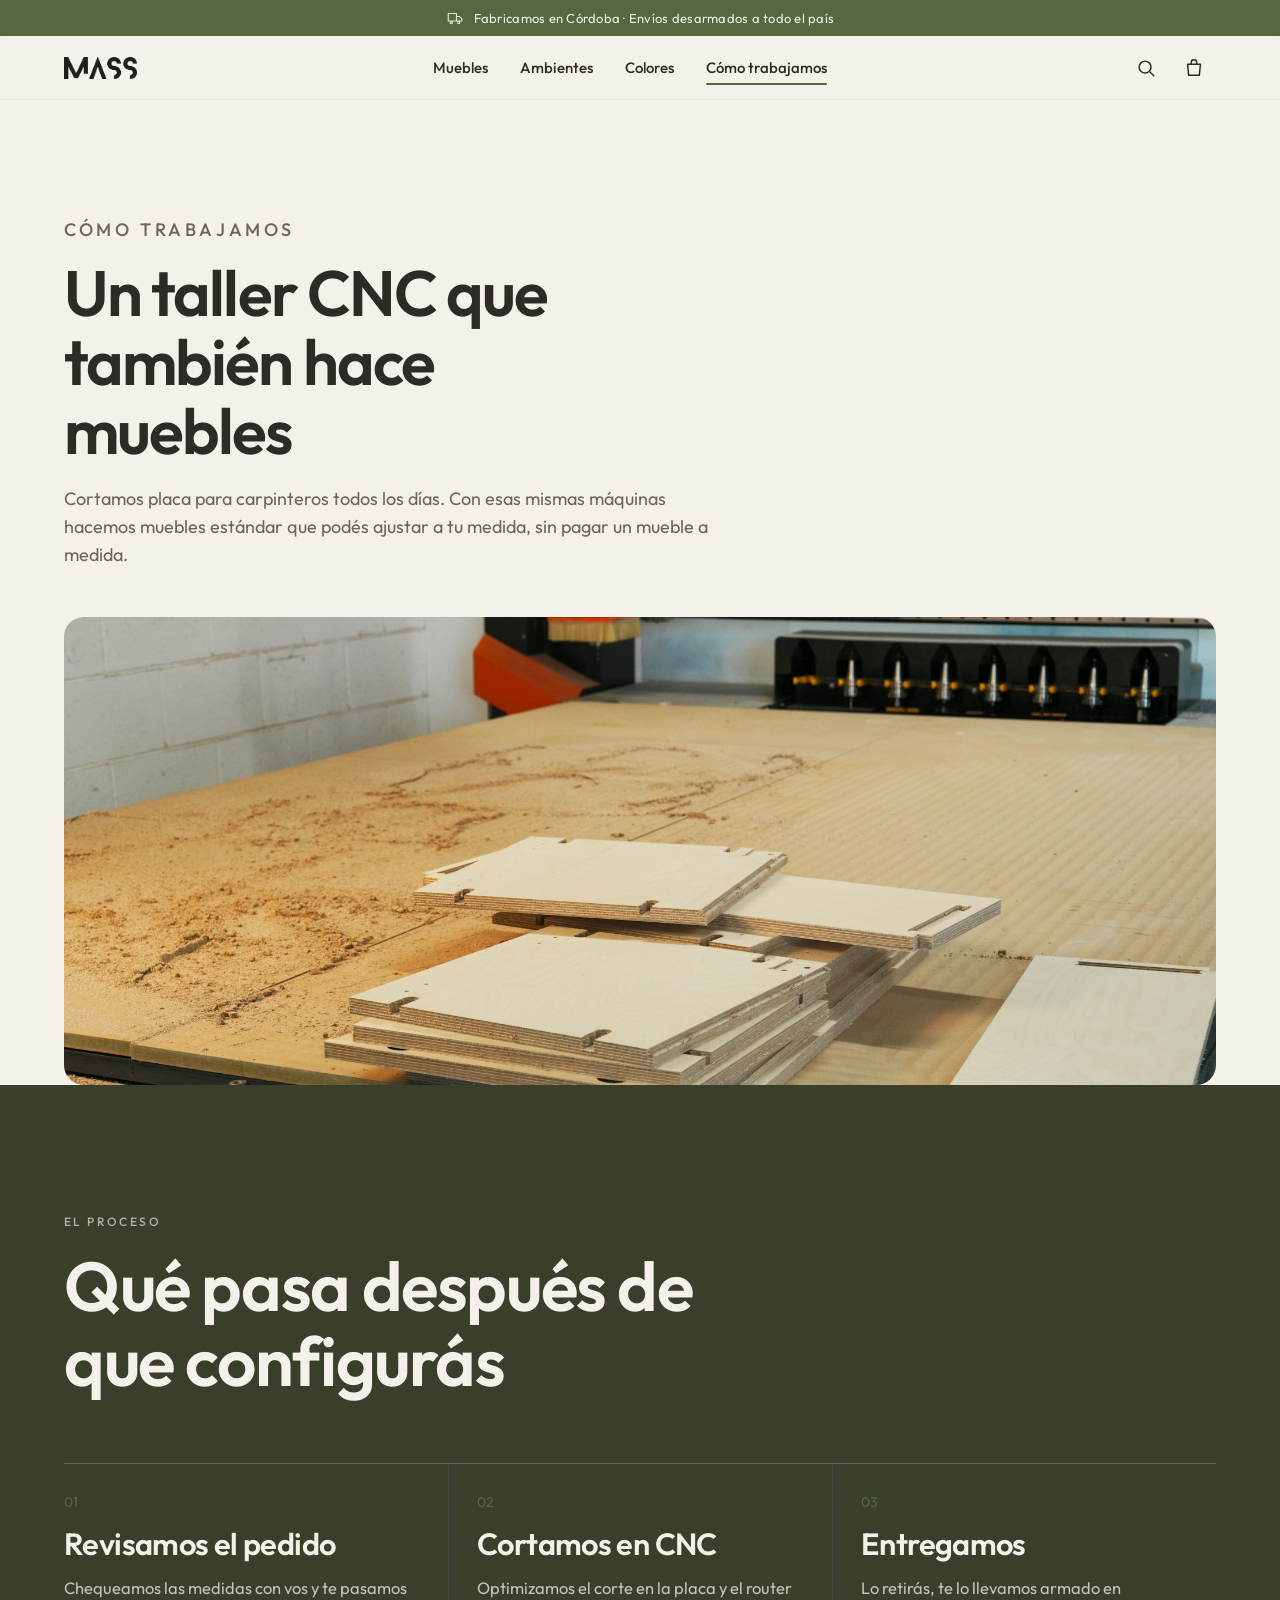
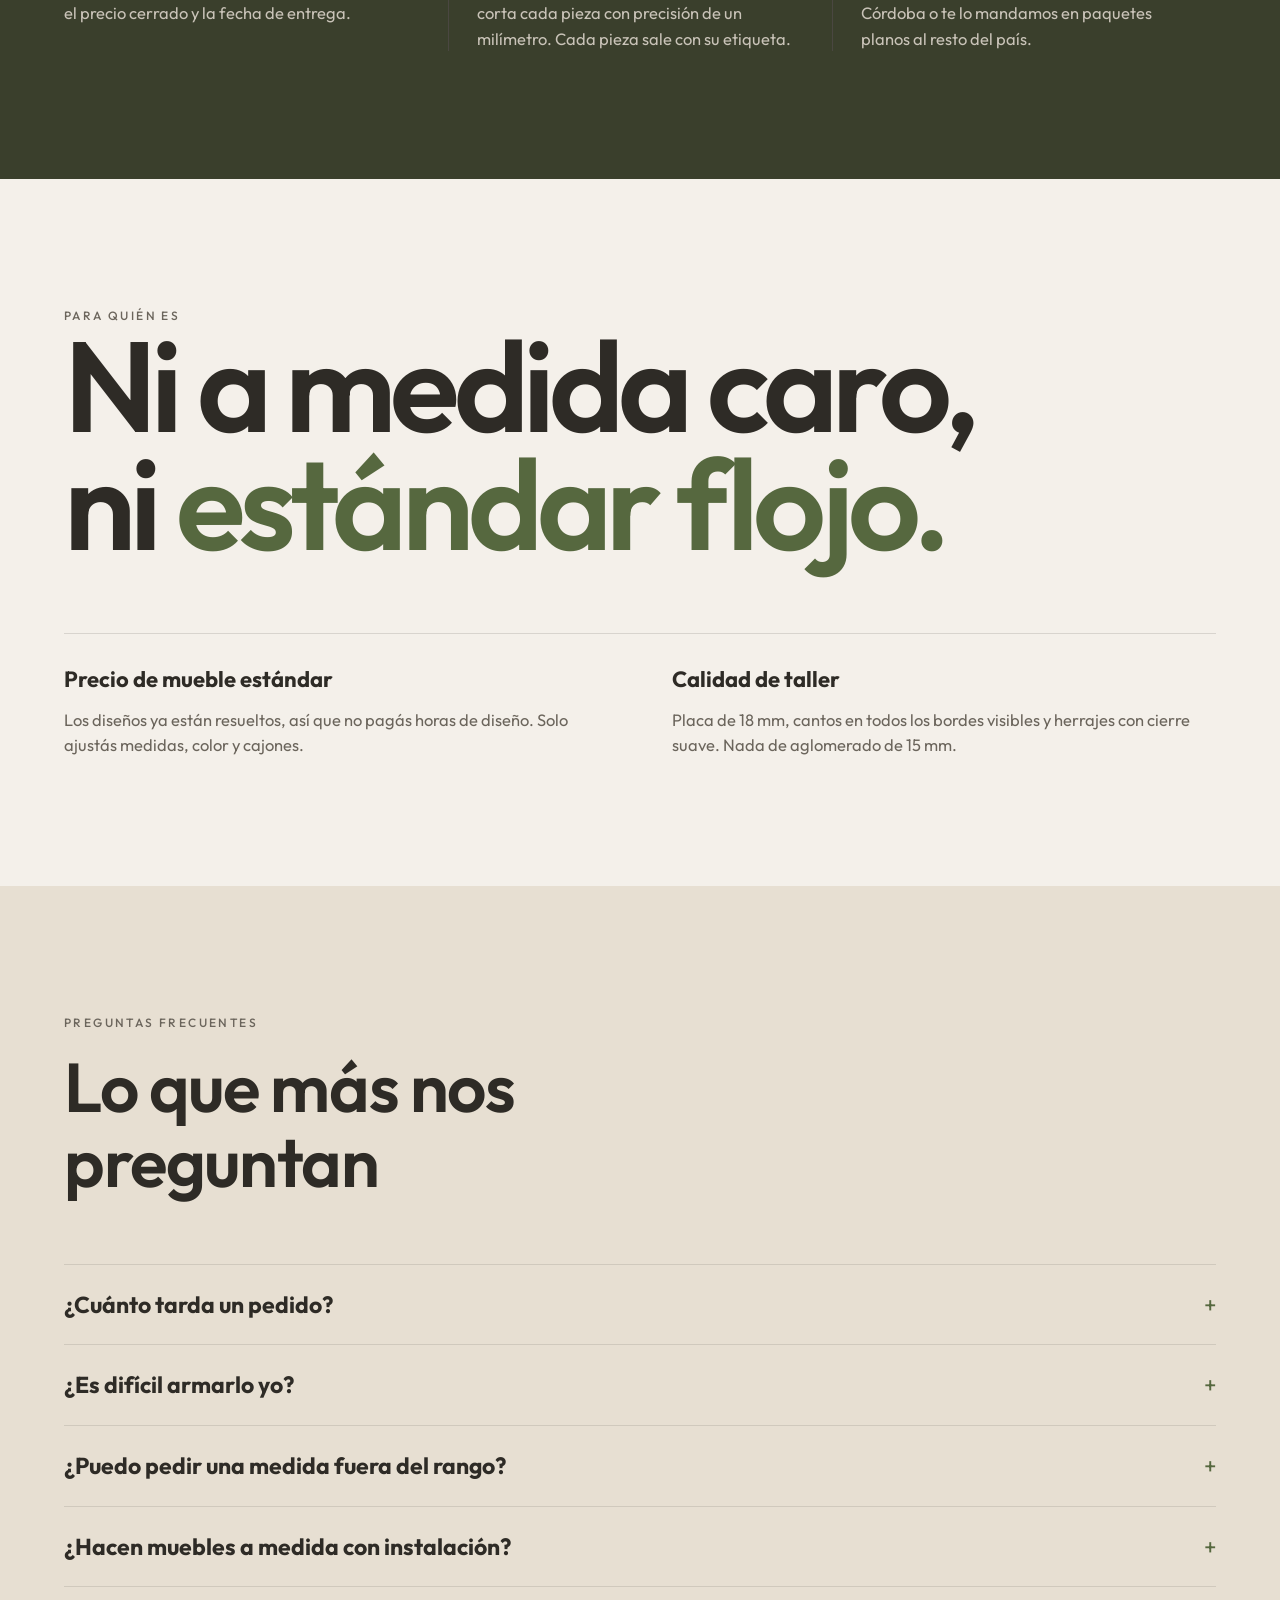
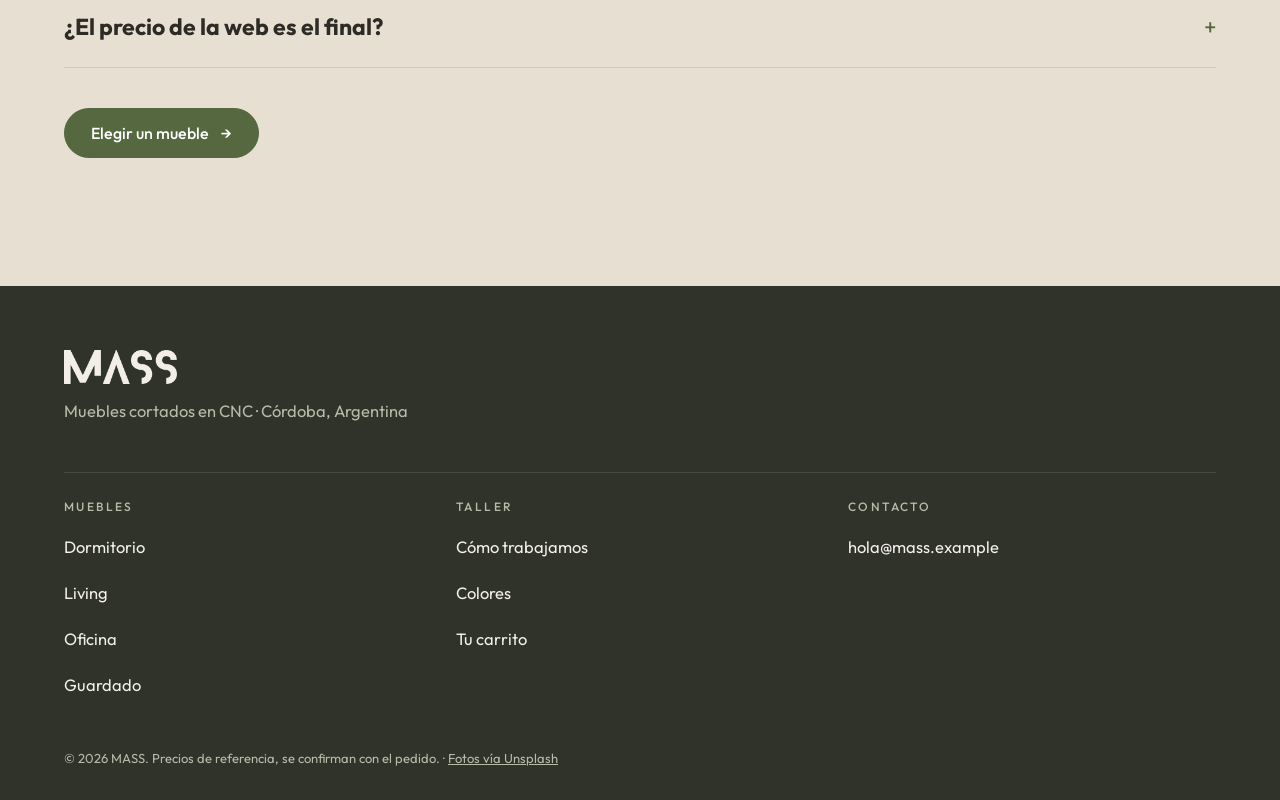
==== taller.html @ fcb1c138 "Web MASS: tienda con configurador 3D, estilo verde oliva" ====
<!doctype html>
<html lang="es-AR">
<head>
  <meta charset="utf-8">
  <meta name="viewport" content="width=device-width, initial-scale=1">
  <title>Cómo trabajamos · MASS</title>
  <meta name="description" content="El taller MASS en Córdoba: corte en router CNC, placa de 18 mm, entrega armada o desarmada.">
  <meta name="theme-color" content="#F4F0EA">
  <link rel="icon" href="img/favicon.png">
  <link rel="preconnect" href="https://fonts.googleapis.com">
  <link rel="preconnect" href="https://fonts.gstatic.com" crossorigin>
  <link href="https://fonts.googleapis.com/css2?family=Outfit:wght@300..700&display=swap" rel="stylesheet">
  <link rel="stylesheet" href="css/estilos.css">
  <link rel="stylesheet" href="css/secciones.css">
  <link rel="stylesheet" href="css/suave.css">
</head>
<body>
  <div id="encabezado"></div>
  <main id="contenido">
    <section class="portada">
      <div class="wrap" data-entrar>
        <p class="etiqueta">Cómo trabajamos</p>
        <h1>Un taller CNC que también hace muebles</h1>
        <p>Cortamos placa para carpinteros todos los días. Con esas mismas máquinas hacemos muebles estándar que podés ajustar a tu medida, sin pagar un mueble a medida.</p>
      </div>
    </section>

    <div class="banda-foto"><img src="img/fotos/cnc-piezas-2000.jpg" alt="Piezas cortadas apiladas sobre la mesa del router CNC" width="2000" height="1333" style="object-position:50% 25%"></div>

    <section class="seccion seccion--oscura">
      <div class="wrap">
        <div class="seccion__cab">
          <p class="etiqueta">El proceso</p>
          <h2 class="seccion__titulo">Qué pasa después de que configurás</h2>
        </div>
        <div class="pasos">
          <div class="paso"><span class="paso__num">01</span><h3>Revisamos el pedido</h3><p>Chequeamos las medidas con vos y te pasamos el precio cerrado y la fecha de entrega.</p></div>
          <div class="paso"><span class="paso__num">02</span><h3>Cortamos en CNC</h3><p>Optimizamos el corte en la placa y el router corta cada pieza con precisión de un milímetro. Cada pieza sale con su etiqueta.</p></div>
          <div class="paso"><span class="paso__num">03</span><h3>Entregamos</h3><p>Lo retirás, te lo llevamos armado en Córdoba o te lo mandamos en paquetes planos al resto del país.</p></div>
        </div>
      </div>
    </section>

    <section class="seccion">
      <div class="wrap">
        <p class="etiqueta">Para quién es</p>
        <h2 class="gigante">Ni a medida caro, ni <em>estándar flojo.</em></h2>
        <div class="dos-col">
          <div class="dato-fila"><b>Precio de mueble estándar</b><p>Los diseños ya están resueltos, así que no pagás horas de diseño. Solo ajustás medidas, color y cajones.</p></div>
          <div class="dato-fila"><b>Calidad de taller</b><p>Placa de 18 mm, cantos en todos los bordes visibles y herrajes con cierre suave. Nada de aglomerado de 15 mm.</p></div>
        </div>
      </div>
    </section>

    <section class="seccion seccion--piedra" id="preguntas">
      <div class="wrap">
        <div class="seccion__cab">
          <p class="etiqueta">Preguntas frecuentes</p>
          <h2 class="seccion__titulo">Lo que más nos preguntan</h2>
        </div>
        <div class="faq">
          <details><summary>¿Cuánto tarda un pedido?</summary><p>Depende de la cantidad de pedidos del taller. Te confirmamos la fecha exacta cuando revisamos tu resumen.</p></details>
          <details><summary>¿Es difícil armarlo yo?</summary><p>Si sabés usar un destornillador, lo armás. Cada pieza viene numerada y con un instructivo paso a paso.</p></details>
          <details><summary>¿Puedo pedir una medida fuera del rango?</summary><p>Los rangos del configurador son los que garantizamos sin cambiar el diseño. Si necesitás otra medida, escribilo en los comentarios del pedido y lo vemos.</p></details>
          <details><summary>¿Hacen muebles a medida con instalación?</summary><p>Todavía no desde la web. Es lo próximo que vamos a sumar.</p></details>
          <details><summary>¿El precio de la web es el final?</summary><p>Es un precio estimado. El precio final te lo confirmamos al revisar el pedido, junto con el costo de envío.</p></details>
        </div>
        <div class="hero__acciones" style="margin-top:40px">
          <a class="btn btn--primario" href="muebles.html">Elegir un mueble <i aria-hidden="true">→</i></a>
        </div>
      </div>
    </section>
  </main>
  <div id="pie"></div>

  <script src="config/sitio.js"></script>
  <script src="config/colores.js"></script>
  <script src="config/productos.js"></script>
  <script src="js/comun.js"></script>
</body>
</html>
---- css/estilos.css ----
/* =====================================================================
   MASS · ESTILOS
   ---------------------------------------------------------------------
   COLORES DE LA MARCA: cambialos acá abajo y se actualiza toda la web.
   ===================================================================== */
:root {
  --carbon: #2E2B26;        /* textos y bloques oscuros */
  --marfil: #F4F0EA;        /* fondo general (crema) */
  --blanco: #FFFFFF;        /* tarjetas */
  --piedra: #B9B1A5;        /* gris cálido */
  --piedra-clara: #ECE6DC;  /* fondos de fotos y visor */
  --piedra-media: #DED6CA;
  --arena: #E7DFD2;         /* bloques suaves */
  --acento: #56683F;        /* verde oliva: botones y detalles */
  --acento-osc: #45542F;
  --acento-claro: #E4E8DC;
  --tinta-suave: #6B655C;   /* textos secundarios */

  --fuente: "Outfit", "Helvetica Neue", Arial, sans-serif;
  --mono: "Outfit", "Helvetica Neue", Arial, sans-serif;

  --radio: 20px;            /* esquinas redondeadas de tarjetas y fotos */
  --radio-chico: 12px;
  --sombra: 0 1px 2px rgba(60, 48, 30, .05), 0 10px 30px rgba(60, 48, 30, .07);

  --linea: 1px solid rgba(46, 43, 38, .14);
  --cab-alto: 64px;
  --borde-wrap: clamp(20px, 5vw, 64px);
  --facil: cubic-bezier(.2, .7, .2, 1);
}

/* ---------- Base ---------- */
*, *::before, *::after { box-sizing: border-box; }
html { -webkit-text-size-adjust: 100%; scroll-padding-top: calc(var(--cab-alto) + 16px); }
body {
  margin: 0; background: var(--marfil); color: var(--carbon);
  font-family: var(--fuente); font-size: 17px; line-height: 1.55;
  -webkit-font-smoothing: antialiased;
}
img { max-width: 100%; display: block; }
[hidden] { display: none !important; }
a { color: inherit; }
h1, h2, h3 { font-weight: 800; line-height: 1.02; letter-spacing: -0.025em; margin: 0; font-stretch: 105%; }
p { margin: 0; }
button, input, select, textarea { font: inherit; color: inherit; }
:focus-visible { outline: 2px solid var(--acento); outline-offset: 3px; }
.sr { position: absolute; width: 1px; height: 1px; overflow: hidden; clip: rect(0 0 0 0); white-space: nowrap; }
.mono { font-family: var(--mono); }
.etiqueta {
  font-family: var(--mono); font-size: 12px; font-weight: 500; letter-spacing: .08em;
  text-transform: uppercase; color: var(--tinta-suave); margin: 0;
}
.wrap { width: 100%; max-width: 1360px; margin-inline: auto; padding-inline: var(--borde-wrap); }

.saltar { position: absolute; left: 12px; top: -60px; z-index: 100; background: var(--carbon); color: var(--marfil); padding: 10px 16px; }
.saltar:focus { top: 12px; }

/* ---------- Botones ---------- */
.btn {
  display: inline-flex; align-items: center; justify-content: center; gap: 10px;
  min-height: 52px; padding: 0 26px; border: var(--linea); background: transparent;
  font-weight: 600; font-size: 16px; text-decoration: none; cursor: pointer;
  transition: transform .18s var(--facil), background-color .18s, color .18s, box-shadow .18s;
}
.btn:hover { transform: translate(-2px, -2px); box-shadow: 4px 4px 0 var(--carbon); }
.btn:active { transform: translate(0, 0); box-shadow: 0 0 0 var(--carbon); transition-duration: .06s; }
.btn--primario { background: var(--acento); border-color: var(--acento); color: #fff; }
.btn--primario:hover { background: var(--acento-osc); border-color: var(--carbon); }
.btn--oscuro { background: var(--carbon); color: var(--marfil); }
.btn i { font-style: normal; transition: transform .2s var(--facil); }
.btn:hover i { transform: translateX(4px); }
.btn[disabled] { opacity: .45; pointer-events: none; }

.link {
  text-decoration: none; font-weight: 600; background: linear-gradient(currentColor, currentColor) 0 100% / 0 2px no-repeat;
  transition: background-size .25s var(--facil); padding-bottom: 2px;
}
.link:hover { background-size: 100% 2px; }

/* ---------- Encabezado ---------- */
.cab {
  position: sticky; top: 0; z-index: 50; height: var(--cab-alto);
  background: var(--marfil); border-bottom: var(--linea);
}
.cab__fila { height: 100%; display: flex; align-items: center; gap: 24px; }
.cab__logo { display: block; flex: none; }
.cab__logo img { height: 22px; width: auto; }
.nav { display: flex; align-items: center; gap: 4px; margin-left: auto; }
.nav__link, .nav__pedido {
  text-decoration: none; font-weight: 500; font-size: 15px; padding: 10px 14px; position: relative;
}
.nav__link::after {
  content: ""; position: absolute; left: 14px; right: 14px; bottom: 4px; height: 2px; background: var(--acento);
  transform: scaleX(0); transform-origin: left; transition: transform .25s var(--facil);
}
.nav__link:hover::after, .nav__link.is-activo::after { transform: scaleX(1); }
.nav__pedido { border: var(--linea); margin-left: 12px; display: inline-flex; gap: 8px; align-items: center; transition: background .18s, color .18s; }
.nav__pedido:hover { background: var(--carbon); color: var(--marfil); }
.contador {
  display: inline-grid; place-items: center; min-width: 22px; height: 22px; padding: 0 6px;
  background: var(--acento); color: #fff; font-family: var(--mono); font-size: 12px; border-radius: 11px;
}
.contador[hidden] { display: none; }
.cab__menu, .cab__pedido-movil { display: none; }

@media (max-width: 860px) {
  .cab__pedido-movil { display: inline-flex; gap: 6px; align-items: center; margin-left: auto; text-decoration: none; font-weight: 600; font-size: 15px; min-height: 44px; padding: 0 8px; }
  .cab__menu {
    display: grid; place-content: center; gap: 6px; width: 48px; height: 48px; margin-right: -10px;
    background: none; border: 0; cursor: pointer;
  }
  .cab__menu span:not(.sr) { display: block; width: 24px; height: 2px; background: var(--carbon); transition: transform .25s var(--facil); }
  .menu-abierto .cab__menu span:nth-child(1) { transform: translateY(4px) rotate(45deg); }
  .menu-abierto .cab__menu span:nth-child(2) { transform: translateY(-4px) rotate(-45deg); }
  .nav {
    position: fixed; inset: var(--cab-alto) 0 0 0; background: var(--marfil); flex-direction: column; align-items: stretch;
    gap: 0; padding: 12px var(--borde-wrap) 40px; margin: 0;
    visibility: hidden; opacity: 0; transform: translateY(-8px); transition: opacity .25s, transform .25s var(--facil), visibility 0s .25s;
  }
  .menu-abierto .nav { visibility: visible; opacity: 1; transform: none; transition: opacity .25s, transform .25s var(--facil); }
  .menu-abierto { overflow: hidden; }
  .nav__link { font-size: 34px; font-weight: 800; letter-spacing: -.02em; padding: 14px 0; border-bottom: var(--linea); }
  .nav__link::after { display: none; }
  .nav__link.is-activo { color: var(--acento); }
  .nav__pedido { margin: 28px 0 0; justify-content: center; min-height: 56px; font-size: 18px; }
}

/* ---------- Secciones ---------- */
.seccion { padding-block: clamp(64px, 10vw, 128px); border-bottom: var(--linea); }
.seccion--oscura { background: var(--carbon); color: var(--marfil); }
.seccion--oscura .etiqueta { color: var(--piedra); }
.seccion--piedra { background: var(--piedra-clara); }
.seccion__cab { display: grid; gap: 18px; margin-bottom: clamp(36px, 5vw, 64px); }
.seccion__cab--fila { grid-template-columns: 1fr auto; align-items: end; }
.seccion__cab .seccion__cab { margin-bottom: 0; }
.seccion__titulo { font-size: clamp(36px, 5.4vw, 76px); max-width: 15ch; }
.seccion__texto { max-width: 52ch; color: var(--tinta-suave); font-size: 18px; }
.seccion--oscura .seccion__texto { color: #C9C3B8; }
@media (max-width: 700px) { .seccion__cab--fila { grid-template-columns: 1fr; } }

/* ---------- Inicio: hero ---------- */
.hero { border-bottom: var(--linea); }
.hero__grilla {
  display: grid; grid-template-columns: minmax(0, 6fr) minmax(0, 6fr);
  height: calc(100svh - var(--cab-alto)); min-height: 600px; max-height: 1000px;
}
.hero__texto {
  display: flex; flex-direction: column; justify-content: center; gap: 22px;
  padding: clamp(40px, 6vw, 80px) clamp(24px, 4vw, 56px) clamp(40px, 6vw, 80px) 0; border-right: var(--linea);
}
.hero__titulo { font-size: clamp(42px, min(4.8vw, 8svh), 80px); letter-spacing: -.035em; max-width: 13ch; }
.hero__titulo em { font-style: normal; color: var(--acento); }
.hero__bajada { font-size: clamp(17px, 1.4vw, 20px); color: var(--tinta-suave); max-width: 44ch; }
.hero__acciones { display: flex; flex-wrap: wrap; gap: 12px; }
.hero__datos { display: flex; gap: 0; border-top: var(--linea); margin-top: 10px; }
.hero__datos div { flex: 1; padding: 16px 16px 0 0; }
.hero__datos div + div { padding-left: 16px; border-left: var(--linea); }
.hero__datos b { display: block; font-size: clamp(22px, 2.2vw, 30px); font-weight: 800; letter-spacing: -.02em; }
.hero__datos span { font-family: var(--mono); font-size: 12px; color: var(--tinta-suave); text-transform: uppercase; letter-spacing: .06em; }
.hero__visual { position: relative; background: var(--piedra-clara); margin-right: calc(-1 * var(--borde-wrap)); }
.hero__visual .visor { position: absolute; inset: 0; }
.hero__ficha {
  position: absolute; left: 24px; bottom: 24px; right: 24px; display: flex; justify-content: space-between; align-items: end; gap: 16px;
  pointer-events: none;
}
.hero__ficha .ficha { pointer-events: auto; }
.ficha { background: var(--marfil); border: var(--linea); padding: 14px 18px; display: grid; gap: 2px; text-decoration: none; transition: transform .18s var(--facil), box-shadow .18s; }
.ficha:hover { transform: translate(-2px, -2px); box-shadow: 4px 4px 0 var(--carbon); }
.ficha b { font-size: 18px; }
.ficha span { font-family: var(--mono); font-size: 12px; color: var(--tinta-suave); }
.pista { font-family: var(--mono); font-size: 12px; letter-spacing: .06em; text-transform: uppercase; color: var(--tinta-suave); display: flex; align-items: center; gap: 8px; }
.pista::before { content: "↔"; font-size: 16px; color: var(--acento); }

/* entrada del hero (una vez al cargar) */
[data-entrar] > * { animation: entrar .8s var(--facil) both; }
[data-entrar] > *:nth-child(2) { animation-delay: .08s; }
[data-entrar] > *:nth-child(3) { animation-delay: .16s; }
[data-entrar] > *:nth-child(4) { animation-delay: .24s; }
[data-entrar] > *:nth-child(5) { animation-delay: .32s; }
@keyframes entrar { from { opacity: 0; transform: translateY(18px); } }

@media (max-width: 960px) {
  .hero__grilla { grid-template-columns: 1fr; min-height: 0; height: auto; max-height: none; }
  .hero__texto { border-right: 0; padding-right: 0; order: 2; padding-top: 32px; }
  .hero__visual { order: 1; height: 40svh; min-height: 280px; margin-inline: calc(-1 * var(--borde-wrap)); border-bottom: var(--linea); }
  .hero__ficha { left: 16px; right: 16px; bottom: 14px; }
  .hero__ficha .ficha { display: none; }
  .hero__texto { padding-top: 24px; gap: 18px; }
  .hero__titulo { font-size: clamp(36px, 10vw, 56px); }
  .hero__acciones .btn { flex: 1 1 100%; }
}

/* ---------- Visor 3D ---------- */
.visor { position: relative; overflow: hidden; touch-action: pan-y; cursor: grab; user-select: none; }
.visor--arrastrando { cursor: grabbing; }
.visor__lienzo { width: 100% !important; height: 100% !important; display: block; opacity: 0; transition: opacity .6s; }
.visor--listo .visor__lienzo { opacity: 1; }
.visor::after {
  content: ""; position: absolute; left: 50%; top: 50%; width: 28px; height: 28px; margin: -14px 0 0 -14px;
  border: 2px solid var(--piedra); border-top-color: var(--acento); border-radius: 50%; animation: girar 1s linear infinite;
}
.visor--listo::after, .visor--sin3d::after { display: none; }
@keyframes girar { to { transform: rotate(360deg); } }

/* ---------- Grilla de productos (tarjetas) ---------- */
.grilla { display: grid; grid-template-columns: repeat(4, minmax(0, 1fr)); gap: 40px 20px; }
@media (max-width: 1100px) { .grilla { grid-template-columns: repeat(3, minmax(0, 1fr)); } }
@media (max-width: 860px) { .grilla { grid-template-columns: repeat(2, minmax(0, 1fr)); gap: 32px 14px; } }
@media (max-width: 520px) { .grilla { grid-template-columns: 1fr; } }
.tarjeta { text-decoration: none; display: flex; flex-direction: column; gap: 14px; transition: transform .3s var(--facil); }
.tarjeta:hover { transform: translateY(-2px); }
.tarjeta__img { aspect-ratio: 1; background: var(--piedra-clara); overflow: hidden; position: relative; }
.tarjeta__img img { position: absolute; inset: 0; width: 100%; height: 100%; object-fit: cover; opacity: 0; transition: opacity .5s, transform .6s var(--facil); }
.tarjeta__img.is-cargada img { opacity: 1; }
.tarjeta:hover .tarjeta__img img { transform: scale(1.03); }
.tarjeta__cat { position: absolute; left: 14px; top: 14px; z-index: 1; background: var(--marfil); color: var(--carbon); padding: 4px 8px; font-size: 11px; }
.tarjeta__cuerpo { display: grid; gap: 6px; }
.tarjeta__fila { display: flex; justify-content: space-between; align-items: baseline; gap: 12px; }
.tarjeta__titulo { font-size: 20px; letter-spacing: -.015em; font-weight: 700; }
.tarjeta__medidas { font-size: 12.5px; color: var(--tinta-suave); }
.tarjeta__precio { font-weight: 600; font-size: 15px; white-space: nowrap; }
.puntos { display: inline-flex; align-items: center; gap: 3px; flex: none; }
.punto { width: 18px; height: 18px; display: block; box-shadow: inset 0 0 0 1px rgba(0,0,0,.18); }
.tarjeta__boton {
  margin-top: 8px; display: flex; justify-content: center; align-items: center; gap: 8px; min-height: 44px;
  border: var(--linea); font-weight: 600; font-size: 15px; transition: background .2s, color .2s;
}
.tarjeta__boton i { font-style: normal; transition: transform .25s var(--facil); }
.tarjeta:hover .tarjeta__boton { background: var(--carbon); color: var(--marfil); }
.tarjeta:hover .tarjeta__boton i { transform: translateX(4px); }
.puntos em { font-style: normal; font-family: var(--mono); font-size: 11px; color: var(--tinta-suave); margin-left: 4px; }
/* filtros */
.filtros { display: flex; gap: 8px; flex-wrap: wrap; margin-bottom: 28px; }
.chip {
  min-height: 44px; padding: 0 18px; border: var(--linea); background: transparent; cursor: pointer; font-weight: 500;
  transition: background .18s, color .18s;
}
.chip:hover { background: var(--piedra-clara); }
.chip[aria-pressed="true"] { background: var(--carbon); color: var(--marfil); }

/* ---------- Ambientes ---------- */
.ambientes { display: grid; grid-template-columns: repeat(4, 1fr); gap: 1px; background: var(--carbon); border: var(--linea); }
.ambiente { background: var(--marfil); text-decoration: none; display: flex; flex-direction: column; }
.ambiente__img { aspect-ratio: 4 / 5; overflow: hidden; background: var(--piedra-clara); }
.ambiente__img img { width: 100%; height: 100%; object-fit: cover; transition: transform .5s var(--facil); }
.ambiente:hover .ambiente__img img { transform: scale(1.03); }
.ambiente__pie { padding: 16px 18px; border-top: var(--linea); display: flex; justify-content: space-between; align-items: center; font-weight: 700; font-size: 20px; }
.ambiente__pie i { font-style: normal; color: var(--acento); transition: transform .2s var(--facil); }
.ambiente:hover .ambiente__pie i { transform: translateX(4px); }
@media (max-width: 960px) { .ambientes { grid-template-columns: repeat(2, 1fr); } }

.amb-bloque { display: grid; grid-template-columns: 7fr 5fr; gap: clamp(24px, 4vw, 64px); align-items: center; }
.amb-bloque__img { aspect-ratio: 4 / 3; background: var(--piedra-clara); border: var(--linea); overflow: hidden; }
.amb-bloque__img img { width: 100%; height: 100%; object-fit: cover; }
.amb-bloque__txt { display: grid; gap: 18px; align-content: center; }
.amb-bloque__lista { list-style: none; padding: 0; margin: 8px 0 0; border-top: var(--linea); }
.amb-bloque__lista a { display: flex; justify-content: space-between; padding: 14px 0; border-bottom: var(--linea); text-decoration: none; font-weight: 600; min-height: 48px; }
.amb-bloque__lista a span { font-family: var(--mono); font-size: 13px; font-weight: 400; color: var(--tinta-suave); }
.amb-bloque__lista a:hover { color: var(--acento); }
.seccion:nth-of-type(even) .amb-bloque__img { order: 2; }
@media (max-width: 860px) {
  .amb-bloque { grid-template-columns: 1fr; }
  .seccion:nth-of-type(even) .amb-bloque__img { order: 0; }
}

/* ---------- Colores ---------- */
.muestras { display: grid; grid-template-columns: repeat(auto-fill, minmax(min(100%, 150px), 1fr)); gap: 1px; background: var(--carbon); border: var(--linea); }
.muestra { background: var(--marfil); border: 0; padding: 0; text-align: left; cursor: pointer; text-decoration: none; display: flex; flex-direction: column; }
.muestra__color { aspect-ratio: 1; position: relative; transition: transform .3s var(--facil); }
.muestra__nombre { padding: 12px 14px; border-top: var(--linea); font-weight: 600; font-size: 15px; display: flex; justify-content: space-between; gap: 6px; }
.muestra__nombre span { font-family: var(--mono); font-size: 11px; color: var(--tinta-suave); font-weight: 400; text-transform: uppercase; letter-spacing: .06em; align-self: center; }
.muestra[aria-pressed="true"] .muestra__nombre { background: var(--carbon); color: var(--marfil); }
.muestra[aria-pressed="true"] .muestra__nombre span { color: var(--piedra); }
.muestra:hover .muestra__color { transform: scale(.94); }
.veta {
  background-image:
    repeating-linear-gradient(92deg, rgba(0,0,0,.07) 0 2px, transparent 2px 9px, rgba(255,255,255,.06) 9px 11px, transparent 11px 23px),
    repeating-linear-gradient(88deg, rgba(0,0,0,.05) 0 1px, transparent 1px 37px);
}
.colores-visor { display: grid; grid-template-columns: 7fr 5fr; border: var(--linea); margin-bottom: 48px; }
.colores-visor .visor { aspect-ratio: 4 / 3; background: var(--piedra-clara); border-right: var(--linea); }
.colores-visor__info { padding: clamp(24px, 3vw, 40px); display: grid; align-content: space-between; gap: 24px; }
.colores-visor__chip { width: 100%; aspect-ratio: 5 / 2; border: var(--linea); }
.colores-visor__nombre { font-size: clamp(32px, 4vw, 56px); }
@media (max-width: 860px) {
  .colores-visor { grid-template-columns: 1fr; }
  .colores-visor .visor { border-right: 0; border-bottom: var(--linea); }
}
.familia + .familia { margin-top: 40px; }
.familia h3 { font-size: 22px; margin-bottom: 14px; }

/* tira de colores en el inicio */
.tira { display: grid; grid-template-columns: repeat(10, 1fr); border: 1px solid var(--marfil); }
.tira a { aspect-ratio: 1 / 1.6; position: relative; display: block; transition: flex .3s; }
.tira a span {
  position: absolute; left: 10px; bottom: 10px; font-family: var(--mono); font-size: 11px; text-transform: uppercase; letter-spacing: .06em;
  background: var(--marfil); color: var(--carbon); padding: 3px 6px; opacity: 0; transform: translateY(4px); transition: opacity .2s, transform .2s var(--facil);
}
.tira a:hover span, .tira a:focus-visible span { opacity: 1; transform: none; }
@media (max-width: 700px) { .tira { grid-template-columns: repeat(5, 1fr); } .tira a { aspect-ratio: 1; } .tira a span { display: none; } }

/* ---------- Pasos ---------- */
.pasos { display: grid; grid-template-columns: repeat(3, 1fr); border-top: 1px solid var(--marfil); }
.paso { padding: 28px 28px 0 0; display: grid; gap: 14px; align-content: start; }
.paso + .paso { padding-left: 28px; border-left: 1px solid #4A4741; }
.paso__num { font-family: var(--mono); color: var(--acento); font-size: 14px; }
.paso h3 { font-size: clamp(24px, 2.4vw, 34px); }
.paso p { color: #C9C3B8; }
@media (max-width: 860px) {
  .pasos { grid-template-columns: 1fr; }
  .paso, .paso + .paso { padding: 24px 0; border-left: 0; border-bottom: 1px solid #4A4741; }
}

/* ---------- Bloque desarmado ---------- */
.gigante { font-size: clamp(52px, 10vw, 168px); letter-spacing: -.045em; line-height: .92; max-width: 11ch; }
.gigante em { font-style: normal; color: var(--acento); }
.dos-col { display: grid; grid-template-columns: 1fr 1fr; gap: clamp(24px, 5vw, 80px); margin-top: clamp(40px, 6vw, 72px); border-top: var(--linea); padding-top: 28px; }
.dato-fila { display: grid; gap: 10px; }
.dato-fila b { font-size: 22px; }
.dato-fila p { color: var(--tinta-suave); }
@media (max-width: 700px) { .dos-col { grid-template-columns: 1fr; } }

/* ---------- Encabezado de página interna ---------- */
.portada { padding-block: clamp(48px, 8vw, 96px) clamp(32px, 4vw, 48px); border-bottom: var(--linea); }
.portada h1 { font-size: clamp(44px, 7vw, 112px); letter-spacing: -.04em; margin-top: 14px; max-width: 14ch; }
.portada p { margin-top: 20px; max-width: 56ch; color: var(--tinta-suave); font-size: 18px; }

/* ---------- Configurador ---------- */
.migas { font-family: var(--mono); font-size: 12px; text-transform: uppercase; letter-spacing: .06em; color: var(--tinta-suave); display: flex; gap: 8px; padding-block: 18px; flex-wrap: wrap; }
.migas a { text-decoration: none; }
.migas a:hover { color: var(--acento); }
.config { display: grid; grid-template-columns: minmax(0, 7fr) minmax(360px, 5fr); border-top: var(--linea); border-bottom: var(--linea); }
.config__visual { position: sticky; top: var(--cab-alto); height: calc(100svh - var(--cab-alto)); background: var(--piedra-clara); border-right: var(--linea); margin-left: calc(-1 * var(--borde-wrap)); }
.config__visual .visor { position: absolute; inset: 0; }
.config__cotas {
  position: absolute; left: 20px; top: 20px; font-family: var(--mono); font-size: 12px; background: var(--marfil); border: var(--linea); padding: 8px 12px;
}
.config__pista { position: absolute; left: 20px; bottom: 20px; }
.config__panel { padding: 32px 0 40px clamp(20px, 3vw, 48px); display: grid; gap: 0; align-content: start; }
.config__titulo { font-size: clamp(38px, 4vw, 60px); letter-spacing: -.035em; margin-top: 6px; }
.config__desc { color: var(--tinta-suave); margin-top: 14px; max-width: 46ch; }
.config__precio { display: flex; align-items: baseline; gap: 12px; margin-top: 18px; flex-wrap: wrap; }
.config__precio b { font-size: 30px; letter-spacing: -.02em; }
.config__precio span { font-family: var(--mono); font-size: 12px; color: var(--tinta-suave); }
.grupo { border-top: var(--linea); padding-block: 22px; margin-top: 24px; display: grid; gap: 14px; }
.grupo + .grupo { margin-top: 0; }
.grupo__cab { display: flex; justify-content: space-between; align-items: baseline; gap: 12px; }
.grupo__cab h2 { font-size: 15px; font-weight: 700; letter-spacing: 0; text-transform: none; }
.grupo__cab span { font-family: var(--mono); font-size: 13px; color: var(--tinta-suave); }
.swatches { display: grid; grid-template-columns: repeat(auto-fill, 48px); gap: 8px; }
.swatch {
  width: 48px; height: 48px; border: 1px solid rgba(0,0,0,.25); cursor: pointer; padding: 0; position: relative;
  transition: transform .15s var(--facil);
}
.swatch:hover { transform: translateY(-2px); }
.swatch[aria-checked="true"]::after { content: ""; position: absolute; inset: -5px; border: 2px solid var(--carbon); }
.medida { display: grid; grid-template-columns: 90px 1fr 92px; align-items: center; gap: 14px; }
.medida label { font-weight: 600; font-size: 15px; }
.medida output, .medida__num {
  font-family: var(--mono); font-size: 14px; text-align: right; border: var(--linea); padding: 0 8px; height: 44px; width: 92px; background: transparent;
}
.medida__num { -moz-appearance: textfield; }
.medida__num::-webkit-outer-spin-button, .medida__num::-webkit-inner-spin-button { -webkit-appearance: none; margin: 0; }
input[type=range] { -webkit-appearance: none; appearance: none; width: 100%; height: 44px; background: transparent; cursor: pointer; }
input[type=range]::-webkit-slider-runnable-track { height: 2px; background: var(--carbon); }
input[type=range]::-moz-range-track { height: 2px; background: var(--carbon); }
input[type=range]::-webkit-slider-thumb { -webkit-appearance: none; width: 20px; height: 20px; margin-top: -9px; background: var(--acento); border: 2px solid var(--carbon); border-radius: 0; transition: transform .15s; }
input[type=range]::-moz-range-thumb { width: 18px; height: 18px; background: var(--acento); border: 2px solid var(--carbon); border-radius: 0; }
input[type=range]:active::-webkit-slider-thumb { transform: scale(1.15); }
.rango { font-family: var(--mono); font-size: 11px; color: var(--tinta-suave); grid-column: 2; display: flex; justify-content: space-between; margin-top: -10px; }
.contadores { display: grid; grid-template-columns: 1fr 1fr; gap: 12px; }
.contador-ctrl { border: var(--linea); display: grid; grid-template-columns: 44px 1fr 44px; align-items: center; }
.contador-ctrl button { height: 48px; border: 0; background: transparent; cursor: pointer; font-size: 20px; transition: background .15s; }
.contador-ctrl button:hover { background: var(--piedra-clara); }
.contador-ctrl button:active { background: var(--piedra-media); }
.contador-ctrl button:disabled { opacity: .3; cursor: default; background: transparent; }
.contador-ctrl div { text-align: center; line-height: 1.15; }
.contador-ctrl b { font-size: 20px; display: block; }
.contador-ctrl small { font-family: var(--mono); font-size: 11px; color: var(--tinta-suave); text-transform: uppercase; }
.opciones { display: flex; flex-wrap: wrap; gap: 8px; }
.opcion {
  min-height: 46px; padding: 0 16px; border: var(--linea); background: transparent; cursor: pointer; font-weight: 500;
  transition: background .15s, color .15s;
}
.opcion:hover { background: var(--piedra-clara); }
.opcion[aria-checked="true"] { background: var(--carbon); color: var(--marfil); }
.resumen-mini { border: var(--linea); margin-top: 4px; }
.resumen-mini dl { margin: 0; display: grid; grid-template-columns: auto 1fr; }
.resumen-mini dt, .resumen-mini dd { margin: 0; padding: 10px 14px; border-bottom: 1px solid var(--piedra-media); font-size: 14px; }
.resumen-mini dt { font-family: var(--mono); font-size: 12px; text-transform: uppercase; color: var(--tinta-suave); letter-spacing: .05em; }
.resumen-mini dd { text-align: right; font-weight: 600; }
.resumen-mini dl > :nth-last-child(-n+2) { border-bottom: 0; }
.config__acciones { display: grid; gap: 10px; margin-top: 20px; }
.config__acciones .btn { width: 100%; }
.config__nota { font-size: 14px; color: var(--tinta-suave); }

@media (max-width: 960px) {
  .config { grid-template-columns: 1fr; border-top: 0; }
  .config__visual { position: sticky; top: var(--cab-alto); z-index: 5; height: 44svh; min-height: 280px; margin-inline: calc(-1 * var(--borde-wrap)); border-right: 0; border-bottom: var(--linea); border-top: var(--linea); }
  .config__panel { padding-left: 0; }
  .medida { grid-template-columns: 70px 1fr 88px; gap: 10px; }
  .medida__num { width: 88px; }
}

/* ---------- Bloques de detalle del producto ---------- */
.detalles { display: grid; grid-template-columns: repeat(3, 1fr); gap: 1px; background: var(--carbon); border: var(--linea); }
.detalle { background: var(--marfil); padding: 28px; display: grid; gap: 10px; align-content: start; }
.detalle h3 { font-size: 22px; }
.detalle p { color: var(--tinta-suave); }
@media (max-width: 860px) { .detalles { grid-template-columns: 1fr; } }

/* ---------- Pedido ---------- */
.pedido { display: grid; grid-template-columns: minmax(0, 7fr) minmax(320px, 5fr); gap: clamp(24px, 4vw, 64px); align-items: start; }
.items { border-top: var(--linea); }
.item { display: grid; grid-template-columns: 140px 1fr; gap: 20px; padding: 20px 0; border-bottom: var(--linea); }
.item__img { aspect-ratio: 1; background: var(--piedra-clara); overflow: hidden; }
.item__img img { width: 100%; height: 100%; object-fit: cover; }
.item h3 { font-size: 22px; }
.item__datos { font-family: var(--mono); font-size: 13px; color: var(--tinta-suave); margin-top: 6px; line-height: 1.7; }
.item__pie { display: flex; justify-content: space-between; align-items: center; gap: 12px; margin-top: 12px; flex-wrap: wrap; }
.item__acciones { display: flex; gap: 8px; align-items: center; }
.item .contador-ctrl { grid-template-columns: 44px 44px 44px; }
.btn-texto { background: none; border: 0; padding: 0 6px; min-height: 44px; cursor: pointer; font-weight: 600; text-decoration: underline; text-underline-offset: 3px; }
.btn-texto:hover { color: var(--acento); }
.vacio { padding: 48px 0; display: grid; gap: 18px; justify-items: start; border-top: var(--linea); }
.vacio h2 { font-size: clamp(28px, 3vw, 40px); }
.caja { border: var(--linea); padding: 24px; display: grid; gap: 16px; position: sticky; top: calc(var(--cab-alto) + 24px); }
.campo { display: grid; gap: 6px; }
.campo label, .campo legend { font-weight: 600; font-size: 14px; padding: 0; }
.campo input, .campo textarea, .campo select { border: var(--linea); background: #FBF9F5; min-height: 46px; padding: 10px 12px; border-radius: 0; width: 100%; }
.campo textarea { min-height: 88px; resize: vertical; }
fieldset.campo { border: 0; margin: 0; padding: 0; }
.total { display: flex; justify-content: space-between; align-items: baseline; border-top: var(--linea); padding-top: 16px; }
.total b { font-size: 28px; letter-spacing: -.02em; }
.resumen-texto { font-family: var(--mono); font-size: 12.5px; white-space: pre-wrap; background: var(--piedra-clara); padding: 16px; margin: 0; max-height: 280px; overflow: auto; border: var(--linea); }
@media (max-width: 960px) {
  .pedido { grid-template-columns: 1fr; }
  .caja { position: static; }
  .item { grid-template-columns: 96px 1fr; gap: 14px; }
}

/* ---------- Preguntas ---------- */
.faq { border-top: var(--linea); }
.faq details { border-bottom: var(--linea); }
.faq summary { list-style: none; cursor: pointer; padding: 22px 0; font-weight: 700; font-size: clamp(19px, 1.8vw, 24px); display: flex; justify-content: space-between; gap: 16px; }
.faq summary::-webkit-details-marker { display: none; }
.faq summary::after { content: "+"; font-weight: 400; color: var(--acento); transition: transform .25s var(--facil); }
.faq details[open] summary::after { transform: rotate(45deg); }
.faq details p { padding: 0 0 24px; color: var(--tinta-suave); max-width: 64ch; }

/* ---------- Pie ---------- */
.pie { background: var(--carbon); color: var(--marfil); padding-block: 64px 32px; }
.pie__marca img { height: 34px; width: auto; }
.pie__marca p { margin-top: 14px; color: var(--piedra); }
.pie__cols { display: grid; grid-template-columns: repeat(3, 1fr); gap: 24px; margin-top: 48px; border-top: 1px solid #4A4741; padding-top: 28px; }
.pie .etiqueta { color: var(--piedra); margin-bottom: 12px; }
.pie ul { list-style: none; margin: 0; padding: 0; display: grid; gap: 2px; }
.pie ul a { text-decoration: none; display: inline-block; padding: 8px 0; min-height: 44px; }
.pie ul a:hover { color: #E7A487; }
.pie__legal { margin-top: 40px; font-size: 13px; color: var(--piedra); }
@media (max-width: 700px) { .pie__cols { grid-template-columns: 1fr 1fr; } }

/* ---------- Aviso flotante ---------- */
.aviso {
  position: fixed; left: 50%; bottom: 24px; z-index: 80; transform: translate(-50%, 20px); opacity: 0;
  background: var(--carbon); color: var(--marfil); padding: 14px 20px; font-weight: 600; transition: opacity .25s, transform .25s var(--facil);
  pointer-events: none; max-width: calc(100% - 32px);
}
.aviso.is-visible { opacity: 1; transform: translate(-50%, 0); }

@media (prefers-reduced-motion: reduce) {
  *, *::before, *::after { animation-duration: .01ms !important; animation-iteration-count: 1 !important; transition-duration: .01ms !important; }
}
---- css/secciones.css ----
/* =====================================================================
   MASS · SECCIONES CON FOTOS (rediseño 2)
   Portada con foto, configurador en vivo, mosaicos, bloques de color.
   Los colores salen de las variables de css/estilos.css.
   ===================================================================== */
h1, h2, h3 { font-stretch: 112%; }
.titulo-xl { font-size: clamp(38px, 5.2vw, 84px); line-height: .98; letter-spacing: -.035em; font-weight: 800; margin-top: 16px; }
.cabecera { display: grid; grid-template-columns: minmax(0, 7fr) minmax(0, 4fr); gap: 32px clamp(24px, 6vw, 96px); align-items: end; margin-bottom: clamp(40px, 5vw, 72px); }
.cabecera__lado { display: grid; gap: 18px; justify-items: start; padding-bottom: 6px; }
.cabecera__lado p { color: var(--tinta-suave); font-size: 18px; max-width: 40ch; }
.seccion--oscura .cabecera__lado p { color: #C9C3B8; }
.link-flecha { display: inline-flex; gap: 10px; align-items: center; font-weight: 600; text-decoration: none; border-bottom: 2px solid currentColor; padding-bottom: 4px; min-height: 44px; transition: color .2s; }
.link-flecha i { font-style: normal; transition: transform .25s var(--facil); }
.link-flecha:hover i { transform: translateX(5px); }
.link-flecha:hover { color: var(--acento); }
@media (max-width: 860px) { .cabecera { grid-template-columns: 1fr; } }
.acciones { display: flex; flex-wrap: wrap; gap: 12px; }
.btn--claro { background: var(--marfil); }
.btn--grande { min-height: 64px; padding: 0 36px; font-size: 18px; }
.btn--oscuro:hover { box-shadow: 4px 4px 0 var(--marfil); }
.seccion--marca { background: var(--acento); color: var(--marfil); }
.seccion--marca .etiqueta { color: #F4D9CC; }
.pagina-inicio .seccion { border-bottom: 0; }

/* --- Portada con foto --- */
/* Dos columnas: texto a la izquierda, foto a la derecha hasta el borde */
.portada-foto {
  position: relative; height: calc(100svh - var(--cab-alto)); min-height: 640px; max-height: 1000px;
  display: grid; grid-template-columns: minmax(0, 5fr) minmax(0, 7fr); grid-template-rows: 1fr auto; border-bottom: var(--linea);
}
.portada-foto__img { grid-column: 2; grid-row: 1; position: relative; overflow: hidden; border-left: var(--linea); }
.portada-foto__img img { position: absolute; inset: 0; width: 100%; height: 100%; object-fit: cover; object-position: 50% 74%; }
.portada-foto__contenido {
  grid-column: 1; grid-row: 1; display: flex; flex-direction: column; justify-content: center; gap: 22px;
  padding-block: clamp(32px, 5vh, 64px); padding-right: clamp(24px, 3vw, 56px);
  width: auto; max-width: none; margin: 0; padding-left: max(var(--borde-wrap), calc((100vw - 1360px) / 2 + var(--borde-wrap)));
}
.portada-foto__titulo { font-size: clamp(44px, min(4.6vw, 8.4svh), 84px); line-height: .95; letter-spacing: -.045em; max-width: 13ch; }
.material .titulo-xl { font-size: clamp(36px, 4.2vw, 68px); }
.portada-foto__bajada { font-size: 18px; max-width: 38ch; color: var(--tinta-suave); }
.portada-foto__datos { grid-column: 1 / -1; grid-row: 2; position: relative; background: var(--marfil); border-top: var(--linea); }
.portada-foto__datos .wrap { display: grid; grid-template-columns: repeat(4, 1fr); }
.portada-foto__datos .wrap > div { padding: 18px 20px 20px; display: grid; gap: 2px; }
.portada-foto__datos .wrap > div:first-child { padding-left: 0; }
.portada-foto__datos .wrap > div + div { border-left: var(--linea); }
.portada-foto__datos b { font-size: clamp(20px, 2vw, 28px); letter-spacing: -.02em; font-stretch: 112%; }
.portada-foto__datos span { font-family: var(--mono); font-size: 11.5px; text-transform: uppercase; letter-spacing: .06em; color: var(--tinta-suave); }
@media (max-width: 960px) {
  .portada-foto { height: auto; max-height: none; min-height: 0; grid-template-columns: 1fr; grid-template-rows: auto auto auto; }
  .portada-foto__contenido { grid-column: 1; grid-row: 1; padding: 28px var(--borde-wrap) 32px; gap: 16px; }
  .portada-foto__img { grid-column: 1; grid-row: 2; border-left: 0; border-top: var(--linea); aspect-ratio: 4 / 3.6; }
  .portada-foto__img img { object-position: 50% 78%; }
  .portada-foto__datos { grid-row: 3; }
  .portada-foto__titulo { font-size: clamp(40px, 11vw, 64px); }
  .portada-foto__contenido .acciones .btn { flex: 1 1 100%; }
  .portada-foto__datos .wrap { grid-template-columns: 1fr 1fr; }
  .portada-foto__datos .wrap > div { padding: 14px 14px 16px; }
  .portada-foto__datos .wrap > div:nth-child(odd) { padding-left: 0; border-left: 0; }
  .portada-foto__datos .wrap > div:nth-child(n+3) { border-top: var(--linea); }
}

/* --- Configurador en vivo --- */
.demo__grilla { display: grid; grid-template-columns: minmax(0, 7fr) minmax(0, 5fr); gap: clamp(28px, 5vw, 80px); align-items: center; }
.demo__visor { position: relative; aspect-ratio: 1 / .86; background: #2B2926; }
.demo__visor .visor { position: absolute; inset: 0; }
.demo__cotas { position: absolute; left: 18px; top: 18px; font-size: 12px; color: var(--marfil); border: 1px solid #57534C; padding: 8px 12px; }
.demo__pista { position: absolute; left: 18px; bottom: 18px; }
.pista--clara { color: #B9B2A6; }
.demo__panel { display: grid; gap: 22px; }
.demo__panel .titulo-xl { margin-top: 8px; }
.demo__texto { color: #C9C3B8; font-size: 18px; max-width: 40ch; }
.demo__control { display: grid; gap: 12px; border-top: 1px solid #4A4741; padding-top: 18px; }
.demo__fila { display: flex; justify-content: space-between; align-items: baseline; font-weight: 600; }
.demo__fila b { font-weight: 500; color: #E9E3D8; }
.swatches--oscuro { grid-template-columns: repeat(auto-fill, 44px); }
.swatches--oscuro .swatch { width: 44px; height: 44px; border-color: rgba(255,255,255,.2); }
.swatches--oscuro .swatch[aria-checked="true"]::after { border-color: var(--marfil); }
.opciones--oscuro .opcion { border-color: #6B665E; color: var(--marfil); min-width: 64px; }
.opciones--oscuro .opcion:hover { background: #3A3733; }
.opciones--oscuro .opcion[aria-checked="true"] { background: var(--marfil); color: var(--carbon); border-color: var(--marfil); }
input.rango-claro::-webkit-slider-runnable-track { background: #8C867C; }
input.rango-claro::-moz-range-track { background: #8C867C; }
input.rango-claro::-webkit-slider-thumb { border-color: var(--marfil); }
.demo__pie { display: flex; justify-content: space-between; align-items: end; gap: 16px; flex-wrap: wrap; border-top: 1px solid #4A4741; padding-top: 22px; }
.demo__pie b { display: block; font-size: 30px; letter-spacing: -.02em; font-stretch: 112%; margin-top: 4px; }
@media (max-width: 960px) {
  .demo__grilla { grid-template-columns: 1fr; }
  .demo__visor { margin-inline: calc(-1 * var(--borde-wrap)); aspect-ratio: 1 / .9; }
  .demo__pie .btn { width: 100%; }
}

/* --- Mosaico de ambientes --- */
.mosaico { display: grid; grid-template-columns: minmax(0, 7fr) minmax(0, 5fr); grid-template-rows: 1fr 1fr; gap: 20px; }
.mosaico__grande { grid-row: 1 / span 2; min-height: 640px; }
.foto-tarjeta { position: relative; display: block; overflow: hidden; text-decoration: none; min-height: 260px; background: var(--piedra-clara); }
.foto-tarjeta__img { position: absolute; inset: 0; }
.foto-tarjeta__img img { width: 100%; height: 100%; object-fit: cover; transition: transform .6s var(--facil); }
.foto-tarjeta:hover .foto-tarjeta__img img { transform: scale(1.03); }
.foto-tarjeta__pie {
  position: absolute; left: 16px; bottom: 16px; background: var(--marfil); padding: 12px 16px; display: flex; gap: 28px; align-items: center;
  font-weight: 700; font-size: 18px; font-stretch: 112%; border: var(--linea);
}
.foto-tarjeta__pie i { font-style: normal; color: var(--acento); transition: transform .25s var(--facil); }
.foto-tarjeta:hover .foto-tarjeta__pie i { transform: translateX(4px); }
@media (max-width: 860px) {
  .mosaico { grid-template-columns: 1fr; grid-template-rows: none; gap: 14px; }
  .mosaico__grande { grid-row: auto; min-height: 0; aspect-ratio: 4 / 3.4; }
  .mosaico .foto-tarjeta:not(.mosaico__grande) { aspect-ratio: 3 / 2; min-height: 0; }
}

/* --- Bloque de material (terracota) --- */
.material__grilla { display: grid; grid-template-columns: minmax(0, 5fr) minmax(0, 6fr); gap: clamp(32px, 6vw, 96px); align-items: center; }
.material__texto { display: grid; gap: 28px; justify-items: start; }
.material__lista { list-style: none; margin: 0; padding: 0; width: 100%; border-top: 1px solid rgba(255,255,255,.35); }
.material__lista li { display: grid; grid-template-columns: 180px 1fr; gap: 16px; padding: 16px 0; border-bottom: 1px solid rgba(255,255,255,.35); }
.material__lista span { color: #F7E4DA; }
.material__fotos { display: grid; grid-template-columns: 1fr 1fr; grid-template-rows: auto auto; gap: 16px; }
.material__alta { grid-row: 1 / span 2; aspect-ratio: 2 / 3; overflow: hidden; }
.material__baja { aspect-ratio: 3 / 2.4; overflow: hidden; }
.material__fotos img { width: 100%; height: 100%; object-fit: cover; }
.material__chips { display: grid; grid-template-columns: repeat(5, 1fr); gap: 6px; align-self: end; }
.chip-color { aspect-ratio: 1; position: relative; display: block; box-shadow: inset 0 0 0 1px rgba(0,0,0,.15); transition: transform .2s var(--facil); }
.chip-color:hover { transform: translateY(-2px); }
.chip-color span { position: absolute; left: 0; bottom: calc(100% + 6px); white-space: nowrap; background: var(--carbon); color: var(--marfil); font-family: var(--mono); font-size: 11px; padding: 3px 6px; opacity: 0; pointer-events: none; transition: opacity .2s; z-index: 2; }
.chip-color:hover span, .chip-color:focus-visible span { opacity: 1; }
.chip-color:nth-child(5n) span, .chip-color:nth-child(5n-1) span { left: auto; right: 0; }
@media (hover: none), (max-width: 860px) { .chip-color span { display: none; } }
@media (max-width: 860px) {
  .nav + .cab__iconos { margin-left: auto; }
  .fila-titulo .link-flecha { white-space: nowrap; }
}
@media (max-width: 960px) {
  .material__grilla { grid-template-columns: 1fr; }
  .material__lista li { grid-template-columns: 1fr; gap: 2px; }
}

/* --- Trío del taller --- */
.trio { display: grid; grid-template-columns: repeat(3, minmax(0, 1fr)); gap: 20px; }
.trio__item { margin: 0; display: grid; gap: 18px; align-content: start; }
.trio__img { aspect-ratio: 4 / 5; overflow: hidden; background: var(--piedra-clara); }
.trio__img img { width: 100%; height: 100%; object-fit: cover; }
.trio__item:nth-child(2) .trio__img img { object-position: 40% 10%; }
.trio__txt { display: grid; grid-template-columns: 40px 1fr; gap: 4px 12px; border-top: var(--linea); padding-top: 14px; }
.trio__txt .mono { color: var(--acento); font-size: 14px; grid-row: span 2; }
.trio__txt b { font-size: 20px; font-stretch: 112%; }
.trio__txt p { color: var(--tinta-suave); }
@media (max-width: 860px) {
  .trio { grid-template-columns: 1fr; gap: 36px; }
  .trio__img { aspect-ratio: 4 / 3; }
}

/* --- Frase grande que se ilumina --- */
.frase { padding-block: clamp(96px, 16vw, 200px); }
.frase__texto { font-size: clamp(40px, 6.4vw, 104px); font-weight: 800; font-stretch: 112%; letter-spacing: -.04em; line-height: 1; margin-top: 28px; max-width: 16ch; }
.frase__texto span { opacity: .18; transition: opacity .35s; }
.frase__texto span.is-on, .frase__texto.is-completa span { opacity: 1; }

/* --- Cierre --- */
.cierre { background: var(--marfil); padding-block: clamp(80px, 12vw, 160px); border-top: var(--linea); }
.cierre__fila { display: flex; justify-content: space-between; align-items: end; gap: 32px; flex-wrap: wrap; }
.cierre__titulo { font-size: clamp(52px, 9vw, 150px); letter-spacing: -.05em; line-height: .9; }
@media (max-width: 700px) { .cierre__fila .btn { width: 100%; } }

/* --- Garantías con íconos bajo la portada --- */
.portada-foto__datos .wrap > div[data-ico] { grid-template-columns: 30px 1fr; column-gap: 12px; align-items: center; }
.portada-foto__datos .dato__ico { grid-row: span 2; width: 28px; height: 28px; color: var(--acento); }
.portada-foto__datos .wrap > div[data-ico] b { font-size: 16px; font-stretch: 100%; letter-spacing: 0; }
.portada-foto__datos .wrap > div[data-ico] > span { text-transform: none; letter-spacing: 0; font-family: var(--fuente); font-size: 13.5px; }
.portada-foto__datos .wrap > div[data-ico] > span span { font: inherit; color: inherit; text-transform: none; }

/* --- Ficha de producto estilo tienda --- */
.ficha { display: grid; grid-template-columns: minmax(0, 7fr) minmax(340px, 5fr); gap: clamp(24px, 4vw, 64px); align-items: start; padding: 0 0 clamp(48px, 6vw, 80px); border: 0; background: none; }
.ficha:hover { transform: none; box-shadow: none; }
.ficha__galeria { display: grid; grid-template-columns: 88px minmax(0, 1fr); gap: 14px; position: sticky; top: calc(var(--cab-alto) + 16px); }
.ficha__vistas { display: grid; gap: 10px; align-content: start; }
.vista { border: 1px solid transparent; background: none; padding: 0; cursor: pointer; display: grid; gap: 4px; font-size: 11.5px; color: var(--tinta-suave); text-align: center; }
.vista__img { display: block; aspect-ratio: 1; background: var(--piedra-clara); overflow: hidden; border: 1px solid transparent; transition: border-color .2s; }
.vista__img img { width: 100%; height: 100%; object-fit: cover; }
.vista[aria-pressed="true"] .vista__img { border-color: var(--carbon); }
.vista[aria-pressed="true"] { color: var(--carbon); font-weight: 600; }
.vista:hover .vista__img { border-color: var(--piedra); }
.ficha__escenario { position: relative; aspect-ratio: 1 / .92; background: var(--piedra-clara); overflow: hidden; }
.ficha__escenario .visor { position: absolute; inset: 0; }
.ficha__foto { position: absolute; inset: 0; width: 100%; height: 100%; object-fit: cover; z-index: 2; }
.ficha__cotas { position: absolute; left: 16px; top: 16px; font-size: 12px; background: var(--marfil); padding: 6px 10px; z-index: 3; }
.ficha__pista { position: absolute; left: 16px; bottom: 16px; }
.ficha__panel { display: grid; gap: 0; align-content: start; }
.ficha__sello { display: flex; gap: 12px; align-items: center; flex-wrap: wrap; }
.sello { font-size: 12px; font-weight: 600; background: var(--piedra-clara); padding: 4px 10px; }
.ficha__titulo { font-size: clamp(34px, 3.4vw, 52px); letter-spacing: -.03em; margin-top: 12px; }
.ficha__precio { display: flex; align-items: baseline; gap: 6px 14px; flex-wrap: wrap; margin-top: 14px; }
.ficha__precio b { font-size: 32px; letter-spacing: -.02em; font-stretch: 112%; }
.ficha__precio span { font-size: 13px; color: var(--tinta-suave); }
.ficha__desc { color: var(--tinta-suave); margin-top: 14px; max-width: 48ch; }
.ficha .grupo { margin-top: 0; padding-block: 20px; }
.ficha .grupo:first-of-type { margin-top: 22px; }
.grupo__cab h2 span { font-weight: 500; color: var(--tinta-suave); }
.link-chico { font-size: 14px; color: var(--tinta-suave); }
.medida--tienda { grid-template-columns: 96px 1fr 132px; }
.paso-num { display: grid; grid-template-columns: 36px 1fr 36px; border: var(--linea); height: 44px; }
.paso-num button { border: 0; background: none; cursor: pointer; font-size: 18px; transition: background .15s; }
.paso-num button:hover { background: var(--piedra-clara); }
.paso-num .medida__num { border: 0; width: 100%; height: 42px; text-align: center; padding: 0; }
.ficha__compra { display: grid; grid-template-columns: 140px 1fr; gap: 10px; border-top: var(--linea); padding-top: 22px; }
.cantidad { grid-template-columns: 44px 1fr 44px; }
.btn--compra { min-height: 56px; font-size: 17px; width: 100%; }
.btn--ancho { width: 100%; margin-top: 10px; }
.garantias { list-style: none; padding: 0; margin: 20px 0 0; display: grid; grid-template-columns: repeat(3, 1fr); gap: 12px; }
.garantias li { display: grid; grid-template-columns: 24px 1fr; gap: 8px; align-items: start; font-size: 12.5px; line-height: 1.35; }
.garantias .ico { width: 22px; height: 22px; color: var(--acento); }
.garantias b { display: block; font-size: 13px; }
.garantias span { color: var(--tinta-suave); }
.resumen-desplegable { margin-top: 22px; border-top: var(--linea); }
.resumen-desplegable summary { cursor: pointer; padding: 14px 0; font-weight: 600; min-height: 44px; }
@media (max-width: 960px) {
  .ficha { grid-template-columns: 1fr; }
  .ficha__galeria { position: static; grid-template-columns: 1fr; margin-inline: calc(-1 * var(--borde-wrap)); }
  .ficha__escenario { grid-row: 1; aspect-ratio: 1 / .85; }
  .ficha__vistas { grid-row: 2; grid-template-columns: repeat(4, 64px); padding-inline: var(--borde-wrap); }
  .medida--tienda { grid-template-columns: 1fr 132px; }
  .medida--tienda input[type=range] { grid-column: 1 / -1; grid-row: 2; }
  .medida--tienda .rango { grid-column: 1 / -1; grid-row: 3; margin-top: -8px; }
  .garantias { grid-template-columns: 1fr; }
}

/* Pestañas de información */
.info-prod { display: grid; grid-template-columns: minmax(0, 7fr) minmax(0, 5fr); gap: clamp(24px, 5vw, 72px); align-items: start; }
.pestanas { display: flex; gap: 4px; border-bottom: var(--linea); margin-bottom: 24px; overflow-x: auto; }
.pestanas button { background: none; border: 0; border-bottom: 3px solid transparent; margin-bottom: -1px; padding: 14px 16px; font-weight: 600; cursor: pointer; color: var(--tinta-suave); white-space: nowrap; min-height: 48px; }
.pestanas button[aria-selected="true"] { color: var(--carbon); border-bottom-color: var(--acento); }
.panel-pestana p { color: var(--tinta-suave); max-width: 60ch; font-size: 18px; }
.lista-ico { list-style: none; padding: 0; margin: 20px 0 0; display: grid; gap: 10px; }
.lista-ico li { padding-left: 22px; position: relative; }
.lista-ico li::before { content: ""; position: absolute; left: 0; top: .6em; width: 10px; height: 2px; background: var(--acento); }
.info-prod__foto { aspect-ratio: 4 / 4.4; overflow: hidden; }
.info-prod__foto img { width: 100%; height: 100%; object-fit: cover; }
.info-prod > * { min-width: 0; }
@media (max-width: 860px) { .info-prod { grid-template-columns: 1fr; } }

/* --- Catálogo: filtros y buscador --- */
.barra-filtros { display: flex; justify-content: space-between; align-items: center; gap: 12px 24px; flex-wrap: wrap; margin-bottom: 32px; }
.barra-filtros .filtros { margin: 0; }
.buscador input { border: var(--linea); background: #FBF9F5; min-height: 46px; padding: 0 14px; width: min(340px, 100%); border-radius: 0; }
.buscador { flex: 0 1 340px; }
.sin-resultados { color: var(--tinta-suave); margin-bottom: 24px; }
@media (max-width: 700px) { .buscador, .buscador input { flex-basis: 100%; width: 100%; } }

/* --- Créditos --- */
.creditos { list-style: none; padding: 0; margin: 0; display: grid; grid-template-columns: repeat(auto-fill, minmax(min(100%, 260px), 1fr)); gap: 24px 16px; }
.creditos img { aspect-ratio: 3 / 2; object-fit: cover; width: 100%; margin-bottom: 8px; }
.creditos a { font-size: 14px; }

/* --- Carrito y compra --- */
.titulo-pagina { margin-top: 18px; font-size: clamp(32px, 3.4vw, 48px); }
.titulo-s { font-size: 22px; letter-spacing: -.015em; }
.pasos-compra { list-style: none; margin: 0; padding: 0; display: flex; gap: 8px 28px; flex-wrap: wrap; font-size: 14px; color: var(--tinta-suave); }
.pasos-compra li { display: flex; align-items: center; gap: 8px; }
.pasos-compra span { display: grid; place-items: center; width: 26px; height: 26px; border: 1px solid var(--piedra); border-radius: 50%; font-family: var(--mono); font-size: 12px; }
.pasos-compra li[aria-current] { color: var(--carbon); font-weight: 600; }
.pasos-compra li[aria-current] span { background: var(--carbon); color: var(--marfil); border-color: var(--carbon); }
.pasos-compra li.is-hecho span { background: var(--acento); border-color: var(--acento); color: #fff; }
.compra { display: grid; grid-template-columns: minmax(0, 7fr) minmax(320px, 4fr); gap: clamp(24px, 4vw, 64px); align-items: start; }
.caja--resumen { background: #FBF9F5; gap: 14px; }
.totales { display: grid; grid-template-columns: 1fr auto; gap: 8px 16px; margin: 0; font-size: 15px; }
.totales dt { color: var(--tinta-suave); }
.totales dd { margin: 0; text-align: right; font-weight: 600; }
.caja--resumen .btn--compra { width: 100%; }
.caja--resumen .link-chico { justify-self: center; }
.garantias--col { grid-template-columns: 1fr; border-top: 1px solid var(--piedra-media); padding-top: 16px; margin-top: 4px; }
.item__cab { display: flex; justify-content: space-between; gap: 16px; align-items: baseline; }
.item__cab b { white-space: nowrap; }
.item__pie { margin-top: 14px; }
.item__acciones { gap: 4px; }
.formulario { display: grid; gap: 28px; }
.formulario fieldset { border: 0; margin: 0; padding: 0; display: grid; gap: 14px; }
.formulario legend { font-size: 20px; font-weight: 700; font-stretch: 112%; margin-bottom: 12px; padding: 0; }
.campos-2 { display: grid; grid-template-columns: 1fr 1fr; gap: 14px; }
.campo input[aria-invalid="true"] { border-color: #B3261E; }
.error { color: #B3261E; font-size: 13px; }
.radios { display: grid; gap: 8px; }
.radio { display: flex; gap: 14px; align-items: flex-start; border: 1px solid var(--piedra-media); padding: 14px 16px; cursor: pointer; transition: border-color .2s, background .2s; }
.radio:hover { border-color: var(--piedra); }
.radio:has(input:checked) { border-color: var(--carbon); background: #FBF9F5; }
.radio input { accent-color: var(--acento); width: 18px; height: 18px; margin-top: 2px; flex: none; }
.radio span { display: grid; gap: 2px; }
.radio small { color: var(--tinta-suave); font-size: 13.5px; }
.formulario .btn--compra { width: 100%; }
.nota { font-size: 14px; color: var(--tinta-suave); margin-top: -12px; }
.mini-item { display: flex; justify-content: space-between; gap: 12px; padding-bottom: 12px; border-bottom: 1px solid var(--piedra-media); font-size: 14px; }
.mini-item b { display: block; }
.mini-item div span { font-family: var(--mono); font-size: 11.5px; color: var(--tinta-suave); }
.mini-item > span { white-space: nowrap; font-weight: 600; }
.mini-items { display: grid; gap: 12px; }
.confirmacion { display: grid; gap: 18px; justify-items: start; }
.confirmacion__ok { display: grid; place-items: center; width: 56px; height: 56px; border-radius: 50%; background: var(--acento); color: #fff; font-size: 26px; }
.confirmacion .resumen-texto { width: 100%; }
@media (max-width: 960px) {
  .compra { grid-template-columns: 1fr; }
  .campos-2 { grid-template-columns: 1fr; }
  .caja--resumen { position: static; }
}

/* --- Comprá por ambiente --- */
.seccion--compacta { padding-block: clamp(40px, 6vw, 72px) 0; border-bottom: 0; }
.fila-titulo { display: flex; justify-content: space-between; align-items: end; gap: 16px; margin-bottom: 24px; }
.titulo-m { font-size: clamp(26px, 2.6vw, 38px); letter-spacing: -.025em; }
.categorias { display: grid; grid-template-columns: repeat(4, minmax(0, 1fr)); gap: 16px; }
.categoria { text-decoration: none; display: grid; gap: 12px; }
.categoria__img { aspect-ratio: 4 / 5; overflow: hidden; background: var(--piedra-clara); }
.categoria__img img { width: 100%; height: 100%; object-fit: cover; transition: transform .6s var(--facil); }
.categoria:hover .categoria__img img { transform: scale(1.03); }
.categoria__nombre { display: flex; justify-content: space-between; font-weight: 700; font-size: 18px; font-stretch: 112%; border-top: var(--linea); padding-top: 10px; }
.categoria__nombre i { font-style: normal; color: var(--acento); transition: transform .25s var(--facil); }
.categoria:hover .categoria__nombre i { transform: translateX(4px); }
@media (max-width: 860px) {
  .categorias { grid-template-columns: repeat(2, minmax(0, 1fr)); gap: 20px 12px; }
  .categoria__nombre { font-size: 16px; }
}

/* --- Armá tu ambiente (combo) --- */
.combo { display: grid; grid-template-columns: minmax(0, 1fr) 340px; gap: 20px; align-items: stretch; }
.combo__items { display: grid; grid-template-columns: 1fr auto 1fr auto 1fr; align-items: center; gap: 12px; }
.combo__item { background: var(--marfil); text-decoration: none; display: grid; gap: 4px; padding: 14px 14px 16px; transition: transform .3s var(--facil); height: 100%; align-content: start; }
.combo__item:hover { transform: translateY(-2px); }
.combo__img { aspect-ratio: 1; background: var(--piedra-clara); margin-bottom: 10px; overflow: hidden; }
.combo__img img { width: 100%; height: 100%; object-fit: cover; }
.combo__item b { font-size: 17px; font-stretch: 112%; }
.combo__item .mono { font-size: 12px; color: var(--tinta-suave); }
.combo__signo { font-size: 28px; font-weight: 300; color: var(--tinta-suave); }
.combo__total { background: var(--carbon); color: var(--marfil); padding: 24px; display: grid; gap: 14px; align-content: start; }
.combo__total .etiqueta { color: var(--piedra); }
.combo__total .swatches { grid-template-columns: repeat(auto-fill, 44px); }
.combo__total .swatch { border-color: rgba(255,255,255,.2); }
.combo__total .swatch[aria-checked="true"]::after { border-color: var(--marfil); }
.combo__nombre-color { font-size: 15px; font-weight: 500; color: #E9E3D8; }
.combo__precio { display: grid; gap: 2px; border-top: 1px solid #4A4741; padding-top: 16px; margin-top: auto; }
.combo__precio span { font-size: 14px; color: #C9C3B8; }
.combo__precio b { font-size: 32px; letter-spacing: -.02em; font-stretch: 112%; }
@media (max-width: 1100px) { .combo { grid-template-columns: 1fr; } }
@media (max-width: 700px) {
  .combo__items { grid-template-columns: 1fr; }
  .combo__signo { justify-self: center; line-height: 1; }
  .combo__item { grid-template-columns: 96px 1fr; column-gap: 14px; }
  .combo__img { grid-row: span 2; margin: 0; }
}

/* --- Encabezado de tienda --- */
.ico { width: 22px; height: 22px; display: block; flex: none; }
.aviso-sup { background: var(--carbon); color: var(--marfil); display: flex; justify-content: center; align-items: center; gap: 10px; min-height: 36px; padding: 6px 16px; font-size: 13px; letter-spacing: .02em; text-align: center; }
.aviso-sup .ico { width: 18px; height: 18px; color: #E7A487; }
.cab__fila { gap: 28px; }
.nav { margin-left: auto; margin-right: auto; }
.cab__iconos { display: flex; align-items: center; gap: 4px; margin-left: auto; }
.nav + .cab__iconos { margin-left: 0; }
.cab__ico { position: relative; display: grid; place-items: center; width: 44px; height: 44px; text-decoration: none; transition: color .2s, background .2s; }
.cab__ico:hover { color: var(--acento); }
.contador--mini { position: absolute; top: 4px; right: 2px; min-width: 18px; height: 18px; font-size: 10.5px; padding: 0 5px; border-radius: 9px; }
.barra-movil { display: none; }
@media (max-width: 860px) {
  .nav { margin: 0; }
  .nav + .cab__iconos { margin-left: auto; }
  .cab__menu { margin-right: -10px; }
  .barra-movil {
    display: grid; grid-template-columns: repeat(4, 1fr); position: fixed; left: 0; right: 0; bottom: 0; z-index: 60;
    background: var(--marfil); border-top: var(--linea); padding-bottom: env(safe-area-inset-bottom);
  }
  .barra-movil a { position: relative; display: grid; justify-items: center; gap: 3px; padding: 9px 4px 8px; text-decoration: none; font-size: 11.5px; font-weight: 500; color: var(--tinta-suave); min-height: 56px; }
  .barra-movil a.is-activo { color: var(--carbon); }
  .barra-movil a.is-activo::before { content: ""; position: absolute; top: -1px; left: 30%; right: 30%; height: 3px; background: var(--acento); }
  .barra-movil .contador--mini { top: 4px; right: calc(50% - 22px); }
  body { padding-bottom: 64px; }
  .aviso { bottom: 80px; }
}

/* --- Banda de foto para páginas internas --- */
.banda-foto { position: relative; height: clamp(320px, 52vh, 560px); overflow: hidden; border-bottom: var(--linea); }
.banda-foto img { width: 100%; height: 100%; object-fit: cover; }
.portada--con-foto { border-bottom: 0; }
---- css/suave.css ----
/* =====================================================================
   MASS · ESTILO SUAVE (verde oliva, crema, esquinas redondeadas)
   Se carga último: suaviza todo lo anterior.
   Para cambiar qué tan redondeadas son las esquinas: --radio en css/estilos.css
   ===================================================================== */

/* --- Tipografía --- */
body { font-size: 16.5px; }
h1, h2, h3 { font-weight: 600; font-stretch: 100%; letter-spacing: -.02em; line-height: 1.08; }
.etiqueta { font-family: var(--fuente); font-size: 12px; font-weight: 500; letter-spacing: .2em; color: var(--tinta-suave); }
.titulo-xl { font-size: clamp(32px, 3.8vw, 56px); font-weight: 600; letter-spacing: -.025em; }
.titulo-l { font-size: clamp(30px, 3vw, 44px); font-weight: 600; letter-spacing: -.02em; line-height: 1.1; margin-top: 10px; }
.titulo-m { font-size: clamp(24px, 2.2vw, 32px); font-weight: 600; letter-spacing: -.015em; }
.mono { font-family: var(--fuente); font-variant-numeric: tabular-nums; }

/* --- Botones redondeados --- */
.btn {
  border-radius: 999px; border: 1.5px solid var(--acento); color: var(--acento); background: transparent;
  font-weight: 500; min-height: 50px; padding: 0 26px; gap: 12px;
}
.btn:hover { transform: translateY(-1px); box-shadow: 0 6px 18px rgba(69, 84, 47, .18); background: var(--acento-claro); }
.btn:active { transform: translateY(0) scale(.98); box-shadow: none; }
.btn--primario, .btn--oscuro { background: var(--acento); color: #fff; border-color: var(--acento); }
.btn--primario:hover, .btn--oscuro:hover { background: var(--acento-osc); border-color: var(--acento-osc); box-shadow: 0 8px 20px rgba(69, 84, 47, .25); }
.btn--claro { background: var(--blanco); color: var(--acento); border-color: var(--blanco); }
.btn--claro:hover { background: var(--blanco); }
.link-flecha { border-bottom: 0; font-weight: 500; padding-bottom: 0; }
.link-flecha:hover { color: var(--acento); }

/* --- Encabezado --- */
.aviso-sup { background: var(--acento); font-size: 13px; }
.aviso-sup .ico { color: #DCE3CF; }
.cab { background: rgba(244, 240, 234, .92); backdrop-filter: blur(10px); -webkit-backdrop-filter: blur(10px); border-bottom: 1px solid rgba(46, 43, 38, .08); }
.nav__link { font-weight: 500; }
.nav__link::after { background: var(--acento); height: 2px; border-radius: 2px; }
.contador { background: var(--acento); }
@media (max-width: 860px) {
  /* Celular: menú a la izquierda, logo al centro, íconos a la derecha (como el ejemplo) */
  .cab__fila { position: relative; }
  .cab__logo { position: absolute; left: 50%; transform: translateX(-50%); }
  .cab__iconos { width: 100%; }
  .cab__menu { order: -1; margin: 0 auto 0 -10px; }
  .barra-movil a.is-activo::before { background: var(--acento); border-radius: 0 0 3px 3px; }
  .nav__link { font-weight: 600; font-size: 30px; border-bottom: var(--linea); }
}

/* --- Secciones --- */
.seccion { border-bottom: 0; }
.seccion--compacta { padding-block: clamp(36px, 5vw, 64px) 0; }
.pagina-inicio .seccion:last-of-type { padding-bottom: clamp(48px, 6vw, 88px); }
.fila-titulo { margin-bottom: 22px; }
.fila-titulo .etiqueta { margin-bottom: 8px; }

/* --- Portada: foto redondeada con panel translúcido --- */
.portada2 { padding-top: 16px; }
.portada2__tarjeta { position: relative; border-radius: var(--radio); overflow: hidden; min-height: min(640px, calc(100svh - 180px)); display: flex; align-items: center; background: var(--piedra-clara); }
.portada2__img { position: absolute; inset: 0; }
.portada2__img img { width: 100%; height: 100%; object-fit: cover; object-position: 60% 50%; }
.portada2__panel {
  position: relative; margin: clamp(20px, 4vw, 56px); padding: clamp(26px, 3vw, 44px);
  max-width: 470px; display: grid; gap: 18px; justify-items: start;
  background: rgba(247, 243, 236, .62); backdrop-filter: blur(16px) saturate(1.1); -webkit-backdrop-filter: blur(16px) saturate(1.1);
  border: 1px solid rgba(255, 255, 255, .55); border-radius: calc(var(--radio) + 4px);
  box-shadow: 0 20px 50px rgba(60, 48, 30, .12);
}
.portada2__titulo { font-size: clamp(40px, 4.6vw, 68px); line-height: 1; letter-spacing: -.035em; color: #3A3F2C; }
.portada2__bajada { font-size: 17px; color: #4B4740; max-width: 34ch; }
.garantias-barra {
  margin-top: 18px; background: var(--blanco); border-radius: var(--radio); box-shadow: var(--sombra);
  display: grid; grid-template-columns: repeat(4, 1fr); padding: 18px 8px;
}
.garantias-barra > div { display: grid; grid-template-columns: 34px 1fr; column-gap: 12px; align-items: center; padding: 4px 20px; }
.garantias-barra > div + div { border-left: 1px solid var(--piedra-media); }
.garantias-barra .dato__ico { grid-row: span 2; width: 30px; height: 30px; color: var(--acento); }
.garantias-barra b { font-weight: 600; font-size: 15.5px; }
.garantias-barra > div > span { font-size: 13.5px; color: var(--tinta-suave); }
@media (max-width: 960px) {
  .portada2__tarjeta { min-height: 0; flex-direction: column; align-items: stretch; }
  .portada2__img { position: relative; aspect-ratio: 4 / 3.2; }
  .portada2__panel { margin: -70px 14px 14px; background: rgba(247, 243, 236, .9); }
  .portada2__panel .btn { width: 100%; }
  .garantias-barra { grid-template-columns: 1fr 1fr; gap: 14px 0; padding: 16px 4px; }
  .garantias-barra > div { padding: 4px 14px; }
  .garantias-barra > div:nth-child(3) { border-left: 0; }
  .garantias-barra .dato__ico { width: 26px; height: 26px; }
  .garantias-barra > div { grid-template-columns: 28px 1fr; column-gap: 10px; }
}

/* --- Categorías con ícono --- */
.categorias { gap: 16px; }
.categoria { background: var(--blanco); border-radius: var(--radio); overflow: hidden; gap: 0; box-shadow: var(--sombra); transition: transform .3s var(--facil), box-shadow .3s; }
.categoria:hover { transform: translateY(-2px); box-shadow: 0 2px 4px rgba(60,48,30,.05), 0 16px 34px rgba(60,48,30,.1); }
.categoria__img { aspect-ratio: 4 / 3; }
.categoria__nombre { border-top: 0; padding: 14px 18px 16px; justify-content: flex-start; gap: 12px; align-items: center; font-weight: 500; font-size: 17px; font-stretch: 100%; }
.categoria__nombre .ico { width: 26px; height: 26px; color: var(--tinta-suave); }

/* --- Tarjetas de producto --- */
.grilla { gap: 20px; }
.tarjeta { background: var(--blanco); border-radius: var(--radio); overflow: hidden; gap: 0; box-shadow: var(--sombra); }
.tarjeta:hover { transform: translateY(-2px); box-shadow: 0 2px 4px rgba(60,48,30,.05), 0 16px 34px rgba(60,48,30,.1); }
.tarjeta__img { aspect-ratio: 9 / 7; background: #EEE8DF; }
.tarjeta__cat { border-radius: 999px; font-size: 10.5px; padding: 5px 10px; background: rgba(255,255,255,.85); }
.tarjeta__cuerpo { padding: 16px 18px 18px; gap: 8px; }
.tarjeta__titulo { font-size: 19px; font-weight: 600; letter-spacing: -.01em; }
.tarjeta__fila:first-child { flex-direction: column; align-items: flex-start; gap: 2px; }
.tarjeta__precio { font-size: 17px; font-weight: 500; }
.tarjeta__desc { font-size: 14px; color: var(--tinta-suave); line-height: 1.4; }
.tarjeta__medidas { font-size: 12.5px; }
.punto { width: 22px; height: 22px; border-radius: 50%; }
.puntos { gap: 6px; }
.tarjeta__boton { border: 0; border-radius: 999px; background: var(--acento); color: #fff; font-weight: 500; min-height: 46px; margin-top: 6px; }
.tarjeta:hover .tarjeta__boton { background: var(--acento-osc); color: #fff; }

/* --- Muestras de color redondas --- */
.swatch { border-radius: 50%; border: 1px solid rgba(0,0,0,.12); }
.swatch[aria-checked="true"]::after { inset: -5px; border: 2px solid var(--acento); border-radius: 50%; }
.swatches--chicos { grid-template-columns: repeat(auto-fill, 32px); gap: 8px; }
.swatches--chicos .swatch { width: 32px; height: 32px; }
.chip-color { border-radius: 50%; }

/* --- Opciones, contadores, campos --- */
.opcion, .chip { border-radius: 999px; border: 1px solid var(--piedra); font-weight: 500; }
.opcion:hover, .chip:hover { background: var(--acento-claro); }
.opcion[aria-checked="true"], .chip[aria-pressed="true"] { background: var(--acento); border-color: var(--acento); color: #fff; }
.contador-ctrl { border: 1px solid var(--piedra); border-radius: 999px; overflow: hidden; background: var(--blanco); }
.paso-num { border: 1px solid var(--piedra); border-radius: 999px; overflow: hidden; background: var(--blanco); }
.campo input, .campo textarea, .campo select, .buscador input, .medida__num { border: 1px solid var(--piedra); border-radius: var(--radio-chico); background: var(--blanco); }
.paso-num .medida__num { border: 0; border-radius: 0; }
input[type=range]::-webkit-slider-runnable-track { height: 4px; border-radius: 4px; background: var(--piedra-media); }
input[type=range]::-moz-range-track { height: 4px; border-radius: 4px; background: var(--piedra-media); }
input[type=range]::-webkit-slider-thumb { width: 22px; height: 22px; margin-top: -9px; border-radius: 50%; background: var(--acento); border: 3px solid var(--blanco); box-shadow: 0 1px 4px rgba(0,0,0,.25); }
input[type=range]::-moz-range-thumb { width: 18px; height: 18px; border-radius: 50%; background: var(--acento); border: 3px solid var(--blanco); }
.radio { border-radius: var(--radio-chico); background: var(--blanco); }
.radio:has(input:checked) { border-color: var(--acento); background: var(--blanco); box-shadow: 0 0 0 1px var(--acento); }
.radio input { accent-color: var(--acento); }

/* --- Bloque configurador --- */
.config-banda {
  background: var(--arena); border-radius: var(--radio); overflow: hidden;
  display: grid; grid-template-columns: minmax(0, 5fr) minmax(0, 7fr); align-items: stretch;
}
.config-banda__texto { padding: clamp(28px, 4vw, 56px); display: grid; gap: 16px; align-content: center; }
.config-banda__texto > p:not(.etiqueta) { color: var(--tinta-suave); max-width: 36ch; }
.config-banda .demo__control { border-top: 1px solid rgba(46,43,38,.12); padding-top: 14px; gap: 10px; }
.config-banda .demo__fila { font-weight: 500; }
.config-banda .demo__fila b { color: var(--carbon); font-weight: 500; }
.config-banda__pie { display: flex; align-items: center; gap: 18px; flex-wrap: wrap; margin-top: 6px; }
.config-banda__precio { color: var(--tinta-suave); font-size: 15px; }
.config-banda__precio b { color: var(--carbon); font-weight: 600; }
.config-banda__visual { position: relative; min-height: 460px; background: linear-gradient(180deg, #EFE9E0 0 72%, #E2D6C4 72% 100%); }
.config-banda__visual .visor { position: absolute; inset: 0; }
.cota { position: absolute; pointer-events: none; color: #5C574F; font-size: 13px; }
.cota span { background: var(--arena); padding: 0 8px; border-radius: 999px; }
.cota--ancho { left: 24%; right: 24%; top: 13%; border-top: 1px solid #8A8378; display: flex; justify-content: center; }
.cota--ancho::before, .cota--ancho::after { content: ""; position: absolute; top: -6px; width: 1px; height: 11px; background: #8A8378; }
.cota--ancho::before { left: 0; } .cota--ancho::after { right: 0; }
.cota--ancho span { transform: translateY(-55%); }
.cota--alto { left: 12%; top: 26%; bottom: 26%; border-left: 1px solid #8A8378; display: flex; align-items: center; }
.cota--alto::before, .cota--alto::after { content: ""; position: absolute; left: -6px; width: 11px; height: 1px; background: #8A8378; }
.cota--alto::before { top: 0; } .cota--alto::after { bottom: 0; }
.cota--alto span { transform: translateX(-50%); }
.cota--prof { right: 9%; bottom: 20%; }
.cota--prof::before { content: ""; position: absolute; right: 100%; bottom: 50%; width: 34px; border-top: 1px solid #8A8378; transform: rotate(-35deg); transform-origin: right; margin-right: 6px; }
.acabado {
  position: absolute; left: 50%; bottom: 18px; transform: translateX(-50%);
  display: flex; align-items: center; gap: 12px; background: rgba(255,255,255,.9); backdrop-filter: blur(8px);
  border-radius: 999px; padding: 8px 10px 8px 18px; box-shadow: var(--sombra); max-width: calc(100% - 32px);
}
.acabado > span { font-size: 14px; color: var(--tinta-suave); }
.acabado .swatches { display: flex; gap: 8px; overflow-x: auto; padding: 5px; }
.acabado .swatch { flex: none; }
@media (max-width: 960px) {
  .config-banda { grid-template-columns: 1fr; }
  .config-banda__visual { order: -1; min-height: 360px; }
  .config-banda__pie .btn { width: 100%; }
}

/* --- Armá tu ambiente --- */
.combo__item { background: var(--blanco); border-radius: var(--radio); box-shadow: var(--sombra); }
.combo__img { border-radius: var(--radio-chico); background: #EEE8DF; }
.combo__item b { font-stretch: 100%; font-weight: 600; }
.combo__item .mono { font-size: 12.5px; }
.combo__total { background: var(--acento); border-radius: var(--radio); }
.combo__total .etiqueta { color: #DCE3CF; }
.combo__precio { border-top-color: rgba(255,255,255,.25); }
.combo__precio span { color: #DCE3CF; }
.combo__precio b { font-stretch: 100%; font-weight: 600; }
.combo__total .swatch { border-color: rgba(255,255,255,.4); }

/* --- Calidad (banda verde) --- */
.calidad { background: var(--acento); color: #F4F2EA; border-radius: var(--radio); overflow: hidden; display: grid; grid-template-columns: minmax(0, 6fr) minmax(0, 5fr); }
.calidad__texto { padding: clamp(28px, 4vw, 60px); display: grid; gap: 22px; align-content: center; }
.calidad .etiqueta { color: #DCE3CF; }
.calidad__lista { list-style: none; margin: 0; padding: 0; display: grid; gap: 16px; }
.calidad__lista li { display: grid; grid-template-columns: 34px 1fr; column-gap: 14px; }
.calidad__lista .dato__ico { grid-row: span 2; width: 30px; height: 30px; color: #DCE3CF; }
.calidad__lista b { font-weight: 600; }
.calidad__lista span { color: #DCE3CF; font-size: 15px; }
.calidad .material__chips { max-width: 320px; }
.calidad__fotos { display: grid; grid-template-columns: 1fr 1fr; gap: 10px; padding: 10px; }
.calidad__fotos img { width: 100%; height: 100%; object-fit: cover; border-radius: calc(var(--radio) - 6px); min-height: 220px; }
@media (max-width: 960px) {
  .calidad { grid-template-columns: 1fr; }
  .calidad__fotos { grid-template-columns: 1fr 1fr; }
  .calidad__fotos img { aspect-ratio: 1; min-height: 0; }
}

/* --- Taller --- */
.trio__item { background: var(--blanco); border-radius: var(--radio); overflow: hidden; box-shadow: var(--sombra); gap: 0; }
.trio__img { border-radius: 0; aspect-ratio: 4 / 3.2; }
.trio__txt { border-top: 0; padding: 16px 18px 20px; grid-template-columns: 32px 1fr; }
.trio__txt > span { color: var(--acento); font-weight: 600; grid-row: span 2; }
.trio__txt b { font-stretch: 100%; font-weight: 600; font-size: 18px; }

/* --- Cierre --- */
.cierre2__tarjeta { position: relative; border-radius: var(--radio); overflow: hidden; min-height: 420px; display: flex; align-items: center; }
.cierre2__tarjeta img { position: absolute; inset: 0; width: 100%; height: 100%; object-fit: cover; }
.cierre2__panel {
  position: relative; margin: clamp(20px, 4vw, 56px); padding: clamp(24px, 3vw, 40px); display: grid; gap: 20px; justify-items: start;
  background: rgba(247, 243, 236, .7); backdrop-filter: blur(14px); -webkit-backdrop-filter: blur(14px); border-radius: calc(var(--radio) + 4px);
  border: 1px solid rgba(255,255,255,.55);
}
.cierre2__panel .titulo-l { color: #3A3F2C; }
@media (max-width: 700px) { .cierre2__panel { margin: 14px; margin-top: 180px; } .cierre2__panel .btn { width: 100%; } }

/* --- Fotos y cajas redondeadas en el resto de las páginas --- */
.foto-tarjeta, .amb-bloque__img, .info-prod__foto, .ficha__escenario, .item__img, .colores-visor, .demo__visor { border-radius: var(--radio); overflow: hidden; }
.vista__img { border-radius: var(--radio-chico); }
.amb-bloque__img { border: 0; }
.caja { border: 0; border-radius: var(--radio); background: var(--blanco); box-shadow: var(--sombra); }
.sello { border-radius: 999px; background: var(--acento-claro); color: var(--acento-osc); }
.ficha__cotas { border-radius: 999px; padding: 6px 12px; }
.garantias .ico { color: var(--acento); }
.pestanas button[aria-selected="true"] { border-bottom-color: var(--acento); }
.lista-ico li::before { background: var(--acento); border-radius: 2px; }
.items, .item { border-color: rgba(46,43,38,.1); }
.muestras { background: none; border: 0; gap: 14px; }
.muestra { background: var(--blanco); border-radius: var(--radio); overflow: hidden; box-shadow: var(--sombra); }
.muestra__nombre { border-top: 0; }
.muestra[aria-pressed="true"] .muestra__nombre { background: var(--acento); }
.colores-visor { border: 0; background: var(--blanco); box-shadow: var(--sombra); }
.colores-visor .visor { border: 0; }
.colores-visor__chip { border: 0; border-radius: var(--radio-chico); }
.portada { border-bottom: 0; }
.portada h1 { font-weight: 600; letter-spacing: -.03em; font-size: clamp(38px, 5vw, 72px); }
.banda-foto { border: 0; border-radius: var(--radio); margin: 0 var(--borde-wrap); }
.amb-bloque__lista, .amb-bloque__lista a { border-color: rgba(46,43,38,.12); }
.seccion--oscura { background: #3A3F2C; }
.seccion--piedra { background: var(--arena); }
.pasos { border-top-color: rgba(255,255,255,.2); }
.faq, .faq details { border-color: rgba(46,43,38,.12); }
.faq summary::after { color: var(--acento); }
.pasos-compra li[aria-current] span { background: var(--acento); border-color: var(--acento); }
.pasos-compra li.is-hecho span { background: var(--acento-claro); border-color: var(--acento-claro); color: var(--acento-osc); }
.confirmacion__ok { background: var(--acento); }
.pie { background: #2F332A; }
.pie__marca p, .pie .etiqueta, .pie__legal { color: #B9BBA9; }
.pie ul a:hover { color: #DCE3CF; }
.aviso { border-radius: 999px; background: var(--acento-osc); }
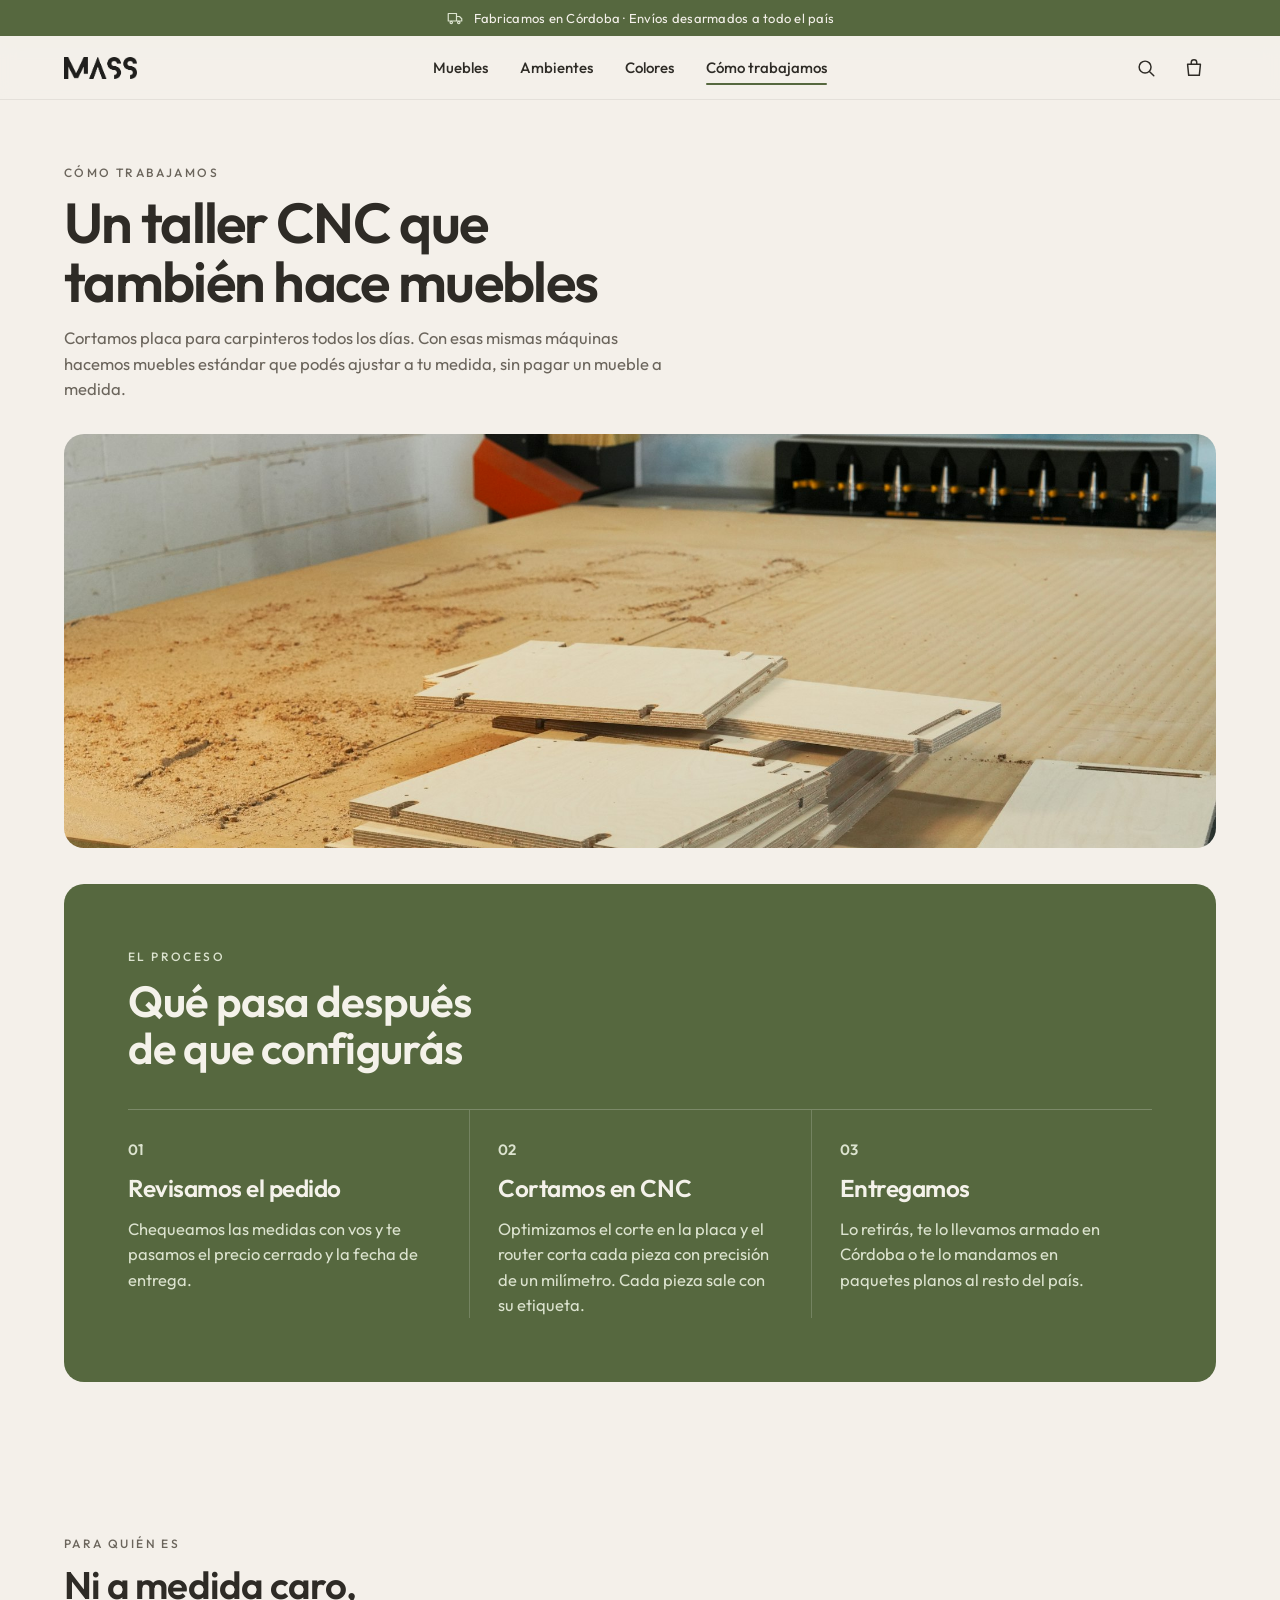
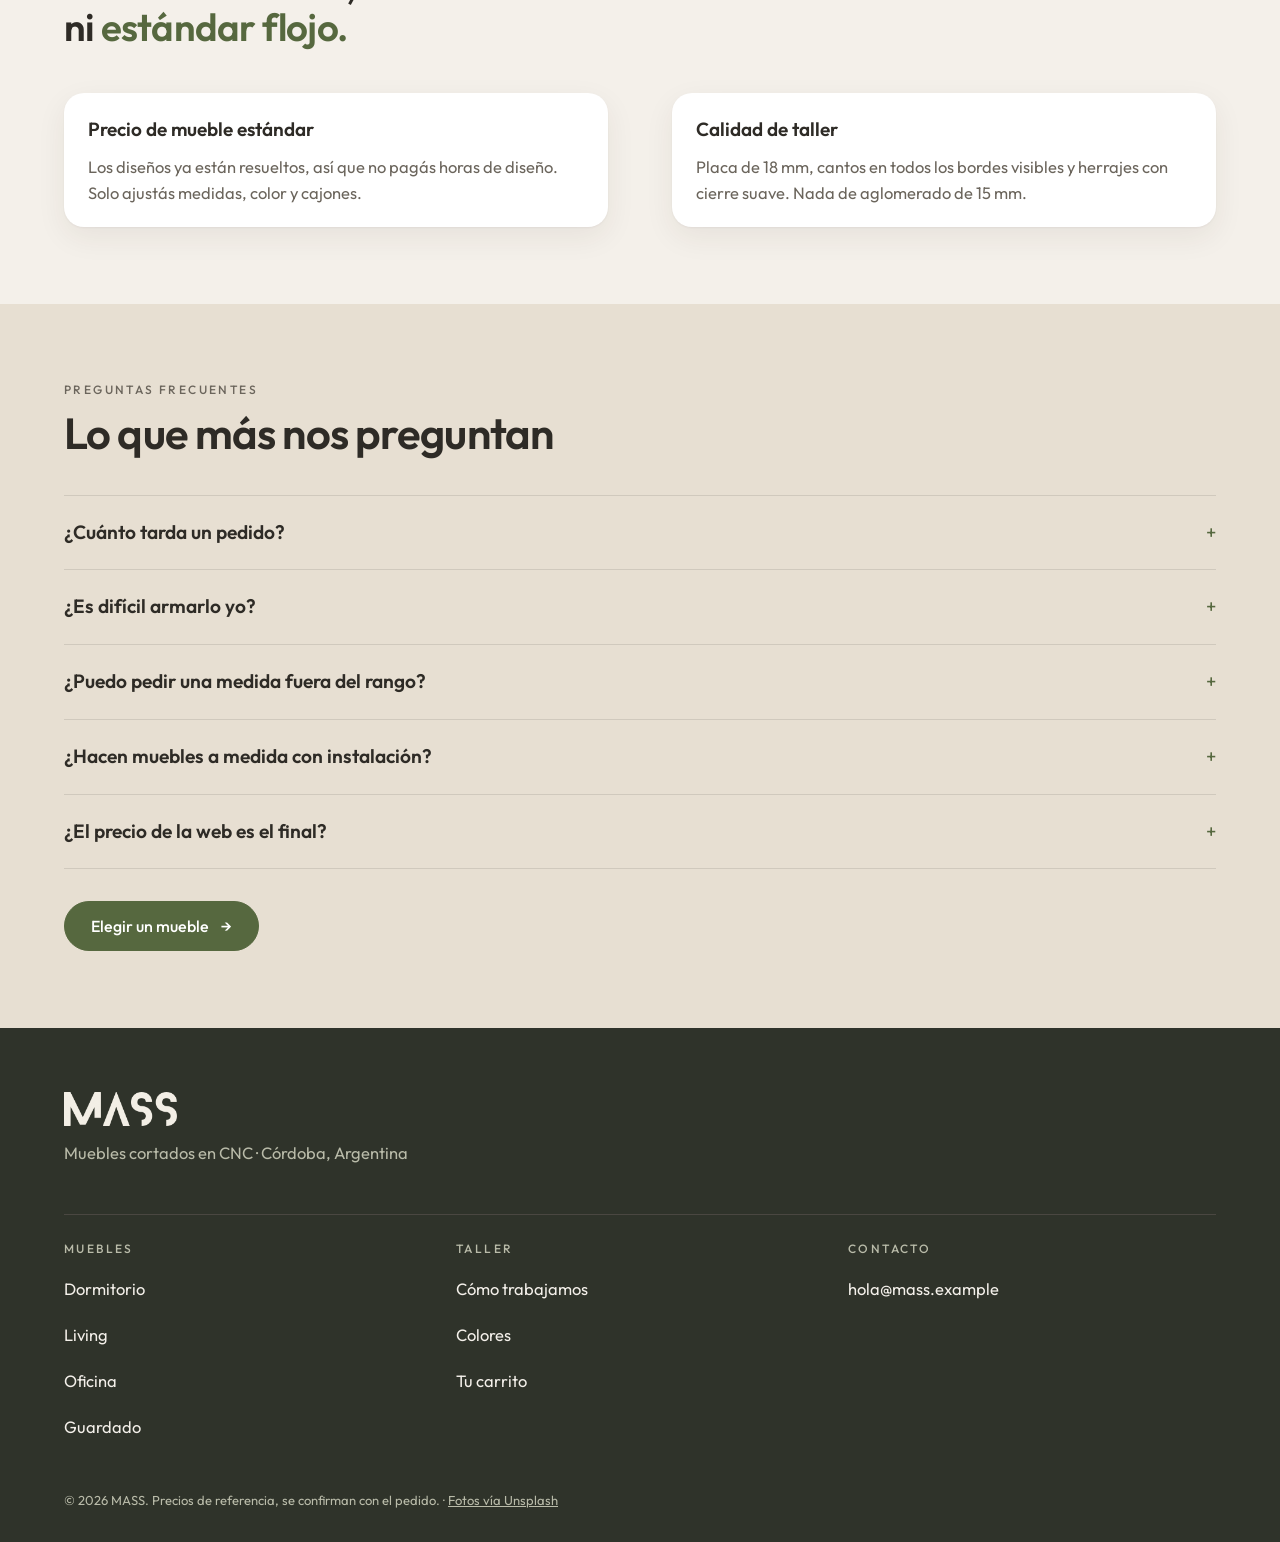
==== commit 1eb0921a: "Estética: páginas internas más compactas, taller con tarjetas, carrito en tarjetas, filtros deslizab" ====
--- a/taller.html
+++ b/taller.html
@@ -25,10 +25,11 @@
       </div>
     </section>
 
-    <div class="banda-foto"><img src="img/fotos/cnc-piezas-2000.jpg" alt="Piezas cortadas apiladas sobre la mesa del router CNC" width="2000" height="1333" style="object-position:50% 25%"></div>
+    <div class="wrap"><div class="banda-foto"><img src="img/fotos/cnc-piezas-2000.jpg" alt="Piezas cortadas apiladas sobre la mesa del router CNC" width="2000" height="1333" style="object-position:50% 25%"></div></div>
 
-    <section class="seccion seccion--oscura">
+    <section class="seccion">
       <div class="wrap">
+        <div class="proceso">
         <div class="seccion__cab">
           <p class="etiqueta">El proceso</p>
           <h2 class="seccion__titulo">Qué pasa después de que configurás</h2>
@@ -38,13 +39,14 @@
           <div class="paso"><span class="paso__num">02</span><h3>Cortamos en CNC</h3><p>Optimizamos el corte en la placa y el router corta cada pieza con precisión de un milímetro. Cada pieza sale con su etiqueta.</p></div>
           <div class="paso"><span class="paso__num">03</span><h3>Entregamos</h3><p>Lo retirás, te lo llevamos armado en Córdoba o te lo mandamos en paquetes planos al resto del país.</p></div>
         </div>
+        </div>
       </div>
     </section>
 
     <section class="seccion">
       <div class="wrap">
         <p class="etiqueta">Para quién es</p>
-        <h2 class="gigante">Ni a medida caro, ni <em>estándar flojo.</em></h2>
+        <h2 class="titulo-l para-quien">Ni a medida caro, ni <em>estándar flojo.</em></h2>
         <div class="dos-col">
           <div class="dato-fila"><b>Precio de mueble estándar</b><p>Los diseños ya están resueltos, así que no pagás horas de diseño. Solo ajustás medidas, color y cajones.</p></div>
           <div class="dato-fila"><b>Calidad de taller</b><p>Placa de 18 mm, cantos en todos los bordes visibles y herrajes con cierre suave. Nada de aglomerado de 15 mm.</p></div>
@@ -65,7 +67,7 @@
           <details><summary>¿Hacen muebles a medida con instalación?</summary><p>Todavía no desde la web. Es lo próximo que vamos a sumar.</p></details>
           <details><summary>¿El precio de la web es el final?</summary><p>Es un precio estimado. El precio final te lo confirmamos al revisar el pedido, junto con el costo de envío.</p></details>
         </div>
-        <div class="hero__acciones" style="margin-top:40px">
+        <div class="hero__acciones" style="margin-top:32px">
           <a class="btn btn--primario" href="muebles.html">Elegir un mueble <i aria-hidden="true">→</i></a>
         </div>
       </div>
--- a/css/suave.css
+++ b/css/suave.css
@@ -257,3 +257,126 @@
 .pie__marca p, .pie .etiqueta, .pie__legal { color: #B9BBA9; }
 .pie ul a:hover { color: #DCE3CF; }
 .aviso { border-radius: 999px; background: var(--acento-osc); }
+
+/* =====================================================================
+   Ajustes de estética (nov 2026): títulos, portada y destacados en celular
+   ===================================================================== */
+
+/* Títulos: reparte los renglones parejo ("Tu mueble. / Tus medidas.") */
+h1, h2, h3 { text-wrap: balance; }
+
+/* Fila de título + link ("Ver todos →"): link alineado con la línea del título, como en el boceto */
+.fila-titulo { align-items: flex-end; align-items: last baseline; }
+.fila-titulo .link-flecha { min-height: 0; padding-block: 10px 2px; font-size: 15.5px; color: var(--tinta-suave); flex: none; }
+.fila-titulo .link-flecha:hover { color: var(--acento); }
+
+/* Portada en celular: panel más chico y prolijo, se ve más la foto */
+@media (max-width: 960px) {
+  .portada2__img { aspect-ratio: 4 / 3.4; }
+  .portada2__panel { margin: -56px 12px 12px; padding: 22px 20px 20px; gap: 14px; max-width: none; }
+  .portada2__titulo { font-size: clamp(34px, 9.4vw, 52px); line-height: 1.02; }
+  .portada2__bajada { font-size: 15.5px; line-height: 1.5; }
+  .portada2__panel .btn { min-height: 50px; }
+}
+
+/* Destacados y catálogo en celular: 2 columnas compactas (como el boceto) */
+@media (max-width: 520px) {
+  .grilla { grid-template-columns: repeat(2, minmax(0, 1fr)); gap: 12px; }
+  .tarjeta__img { aspect-ratio: 1; }
+  .tarjeta__cat { left: 8px; top: 8px; font-size: 9px; padding: 4px 8px; letter-spacing: .14em; }
+  .tarjeta__cuerpo { padding: 12px 12px 12px; gap: 6px; }
+  .tarjeta__titulo { font-size: 15.5px; line-height: 1.2; }
+  .tarjeta__precio { font-size: 14px; }
+  .tarjeta__desc, .tarjeta__medidas { display: none; }
+  .punto { width: 17px; height: 17px; }
+  .puntos { gap: 4px; font-size: 11px; }
+  .tarjeta__boton { min-height: 40px; font-size: 14px; margin-top: 4px; gap: 6px; }
+}
+
+/* Tarjetas parejas: el botón siempre abajo y las medidas en un renglón */
+.tarjeta__cuerpo { flex: 1; display: flex; flex-direction: column; }
+.tarjeta__boton { margin-top: auto; }
+.tarjeta__desc { flex: 1; }
+.tarjeta__medidas { white-space: nowrap; }
+
+/* =====================================================================
+   Páginas internas (catálogo, ficha, carrito, colores, ambientes, taller)
+   ===================================================================== */
+
+/* Encabezados de página: más compactos y con la etiqueta chica como en el inicio */
+.portada { padding-block: clamp(28px, 5vw, 64px) clamp(20px, 2.5vw, 32px); }
+.portada h1 { font-size: clamp(34px, 4.4vw, 60px); line-height: 1.05; margin-top: 10px; max-width: 18ch; }
+.portada .etiqueta { font-size: 12px; margin-top: 0; color: var(--tinta-suave); }
+.portada p:not(.etiqueta) { font-size: clamp(16px, 1.3vw, 18px); margin-top: 14px; line-height: 1.55; }
+
+/* Secciones de páginas internas: menos aire vacío */
+body:not(.pagina-inicio) .seccion:not(.seccion--compacta) { padding-block: clamp(40px, 6vw, 88px); }
+body:not(.pagina-inicio) .seccion--compacta { padding-block: clamp(24px, 4vw, 48px) 0; }
+body:not(.pagina-inicio) .portada + .seccion,
+body:not(.pagina-inicio) .portada + .wrap + .seccion { padding-top: clamp(20px, 3vw, 36px); }
+.seccion__titulo { font-size: clamp(30px, 3.4vw, 48px); max-width: 18ch; }
+.seccion__cab { gap: 10px; margin-bottom: clamp(24px, 3vw, 40px); }
+
+/* Catálogo: filtros en una sola fila que se desliza en el celular */
+.filtros .chip, .filtros .opcion, .filtros button { min-height: 42px; padding-inline: 18px; }
+@media (max-width: 700px) {
+  .barra-filtros { gap: 12px; margin-bottom: 22px; }
+  .barra-filtros .filtros {
+    flex-wrap: nowrap; overflow-x: auto; scrollbar-width: none; width: calc(100% + 2 * var(--borde-wrap));
+    margin-inline: calc(-1 * var(--borde-wrap)); padding: 2px var(--borde-wrap);
+  }
+  .barra-filtros .filtros::-webkit-scrollbar { display: none; }
+  .barra-filtros .filtros > * { flex: none; }
+}
+.buscador input { border-radius: 999px; padding-inline: 20px; }
+
+/* Ficha del mueble */
+.ficha { padding-bottom: clamp(24px, 4vw, 48px); }
+.ficha__titulo { font-weight: 600; }
+.ficha__precio b { font-weight: 600; font-stretch: 100%; }
+.resumen-desplegable { border-top: 0; margin-top: 20px; background: var(--blanco); border-radius: var(--radio-chico); box-shadow: var(--sombra); }
+.resumen-desplegable summary { list-style: none; padding: 14px 18px; display: flex; justify-content: space-between; align-items: center; }
+.resumen-desplegable summary::-webkit-details-marker { display: none; }
+.resumen-desplegable summary::after { content: "+"; color: var(--acento); font-size: 20px; font-weight: 400; transition: transform .25s var(--facil); }
+.resumen-desplegable[open] summary::after { transform: rotate(45deg); }
+.resumen-desplegable .resumen-mini { padding: 0 18px 16px; }
+.ficha__vistas button, .vista { border-radius: var(--radio-chico); }
+
+/* Carrito y compra */
+.titulo-pagina { margin-top: 18px; }
+.vacio { border-top: 0; background: var(--blanco); border-radius: var(--radio); box-shadow: var(--sombra); padding: clamp(28px, 4vw, 48px); }
+.vacio h2 { font-size: clamp(24px, 2.4vw, 32px); }
+.vacio p { color: var(--tinta-suave); }
+.pasos-compra li[aria-current] span { color: #fff; }
+@media (max-width: 520px) { .pasos-compra { gap: 8px 16px; font-size: 13px; } .vacio .btn { width: 100%; } }
+
+/* Taller */
+.banda-foto { margin: 0; height: clamp(240px, 46vh, 520px); }
+.proceso { background: var(--acento); color: #F4F2EA; border-radius: var(--radio); padding: clamp(28px, 5vw, 64px); }
+.proceso .etiqueta { color: #DCE3CF; }
+.proceso .pasos { border-top-color: rgba(255,255,255,.22); }
+.proceso .paso + .paso { border-left-color: rgba(255,255,255,.18); }
+.proceso .paso__num { color: #DCE3CF; font-family: var(--fuente); font-weight: 600; font-size: 15px; }
+.proceso .paso h3 { font-size: clamp(21px, 1.9vw, 26px); }
+.proceso .paso p { color: #DCE3CF; }
+@media (max-width: 860px) { .proceso .paso, .proceso .paso + .paso { border-bottom-color: rgba(255,255,255,.18); } .proceso .paso:last-child { border-bottom: 0; padding-bottom: 0; } }
+.para-quien { max-width: 16ch; }
+.para-quien em { font-style: normal; color: var(--acento); }
+.dos-col { border-top: 0; padding-top: 0; margin-top: clamp(24px, 4vw, 44px); }
+.dato-fila { background: var(--blanco); border-radius: var(--radio); box-shadow: var(--sombra); padding: 22px 24px; }
+.dato-fila b { font-size: 19px; font-weight: 600; }
+.faq summary { font-weight: 600; font-size: clamp(17px, 1.5vw, 20px); }
+
+/* Ficha: menos hueco entre el configurador y las pestañas */
+.wrap:has(> .ficha) + .seccion { padding-top: clamp(24px, 3vw, 40px); }
+
+/* Carrito: cada mueble en una tarjeta blanca */
+.items { border-top: 0; display: grid; gap: 14px; }
+.item { background: var(--blanco); border: 0; border-radius: var(--radio); box-shadow: var(--sombra); padding: 14px; grid-template-columns: 120px 1fr; gap: 16px; }
+.item h3 { font-size: 19px; font-weight: 600; }
+.item__cab b { font-weight: 600; }
+.item__datos { font-family: var(--fuente); }
+.item__acciones { gap: 18px; }
+.item__acciones .btn-texto { display: inline-flex; align-items: center; min-height: 40px; margin: 0; padding: 0; font-size: 14px; color: var(--tinta-suave); text-decoration-thickness: 1px; text-underline-offset: 4px; }
+.item__acciones .btn-texto:hover { color: var(--acento); }
+@media (max-width: 520px) { .item { grid-template-columns: 92px 1fr; gap: 12px; padding: 12px; } .item h3 { font-size: 17px; } }
